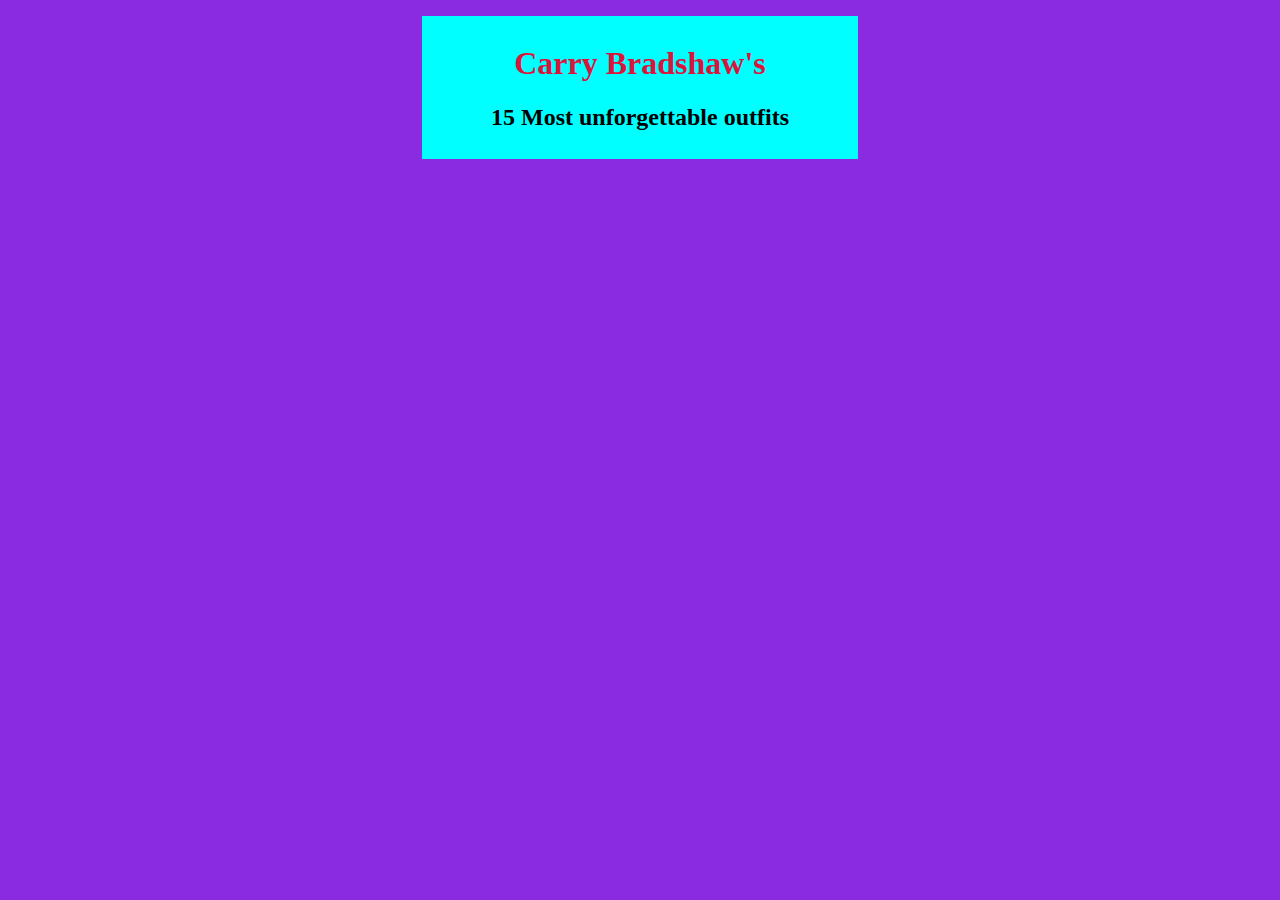
==== index.html @ 1461d6ea "First files" ====
<!DOCTYPE html>
<html lang="nl">
	
<head>
	<meta charset="UTF-8">
	<meta name="author" content="jouw naam">
	<meta name="viewport" content="width=device-width, initial-scale=1">
	
	<title>VID1 2023/24 - Tijdlijn</title>
	
	<link href="styles/style.css" rel="stylesheet">
	<link rel="icon" type="image/png+xml" href="images/favicon.png">
</head>
	<section>
		<h1>Carry Bradshaw's</h1>
		<h2>15 Most unforgettable outfits</h2>
	</section>
<body>



	<script src="scripts/script.js"></script>
</body>
	
</html>
---- styles/style.css ----
/**************/
/* CSS REMEDY */
/**************/

/* naar een idee van Jen Simmons */
*, *::after, *::before {
  box-sizing:border-box;  
}

body {
  margin:0;
}

button:not([disabled]) {
  cursor:pointer;
}

img {
  max-width:100%;
}
 body { 
  background-color: blueviolet;
 }


/*********************/
/* CUSTOM PROPERTIES */
/*********************/

:root {
  --color-headings:crimson
}

 /* ... */

/********************/
/* ALGEMENE STYLING */
/********************/

:nth-last-of-type(1) section { 
background-color: aqua;
text-align: center;
margin-top: 1em;
margin-left: 33%;
margin-right: 33%;
padding-top: 0.5em;
padding-bottom: 0.5em;
}

h1 {
  color:var(--color-headings);
}

/* ... */
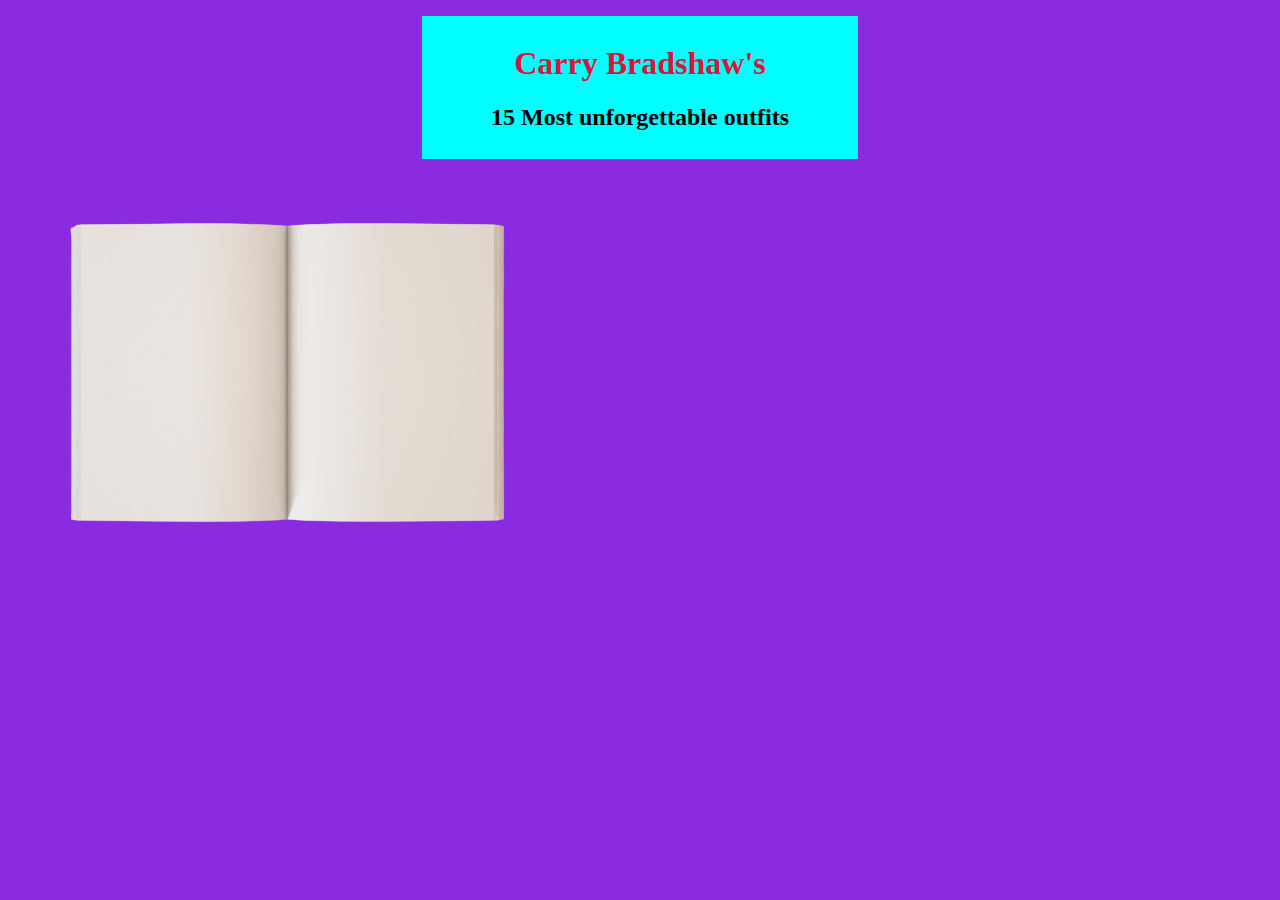
==== commit a2a9266a: "met foto versie" ====
--- a/index.html
+++ b/index.html
@@ -11,13 +11,18 @@
 	<link href="styles/style.css" rel="stylesheet">
 	<link rel="icon" type="image/png+xml" href="images/favicon.png">
 </head>
-	<section>
-		<h1>Carry Bradshaw's</h1>
-		<h2>15 Most unforgettable outfits</h2>
-	</section>
+
 <body>
-
-
+	<header>
+			<h1>Carry Bradshaw's</h1>
+			<h2>15 Most unforgettable outfits</h2>
+	</header>
+	
+	<main>
+		<section>
+			<img src="images/magezine.png" alt="magazine">
+		</section>
+	</main>
 
 	<script src="scripts/script.js"></script>
 </body>
--- a/styles/style.css
+++ b/styles/style.css
@@ -37,7 +37,7 @@
 /* ALGEMENE STYLING */
 /********************/
 
-:nth-last-of-type(1) section { 
+header { 
 background-color: aqua;
 text-align: center;
 margin-top: 1em;
@@ -51,6 +51,18 @@
   color:var(--color-headings);
 }
 
+section:first-of-type { 
+  display: flex;
+  max-width: 100vw;
+  align-items: center;
+
+}
+
+section:first-of-type img { 
+  display: flex;
+  align-items: center;
+}
+
 /* ... */
 
 
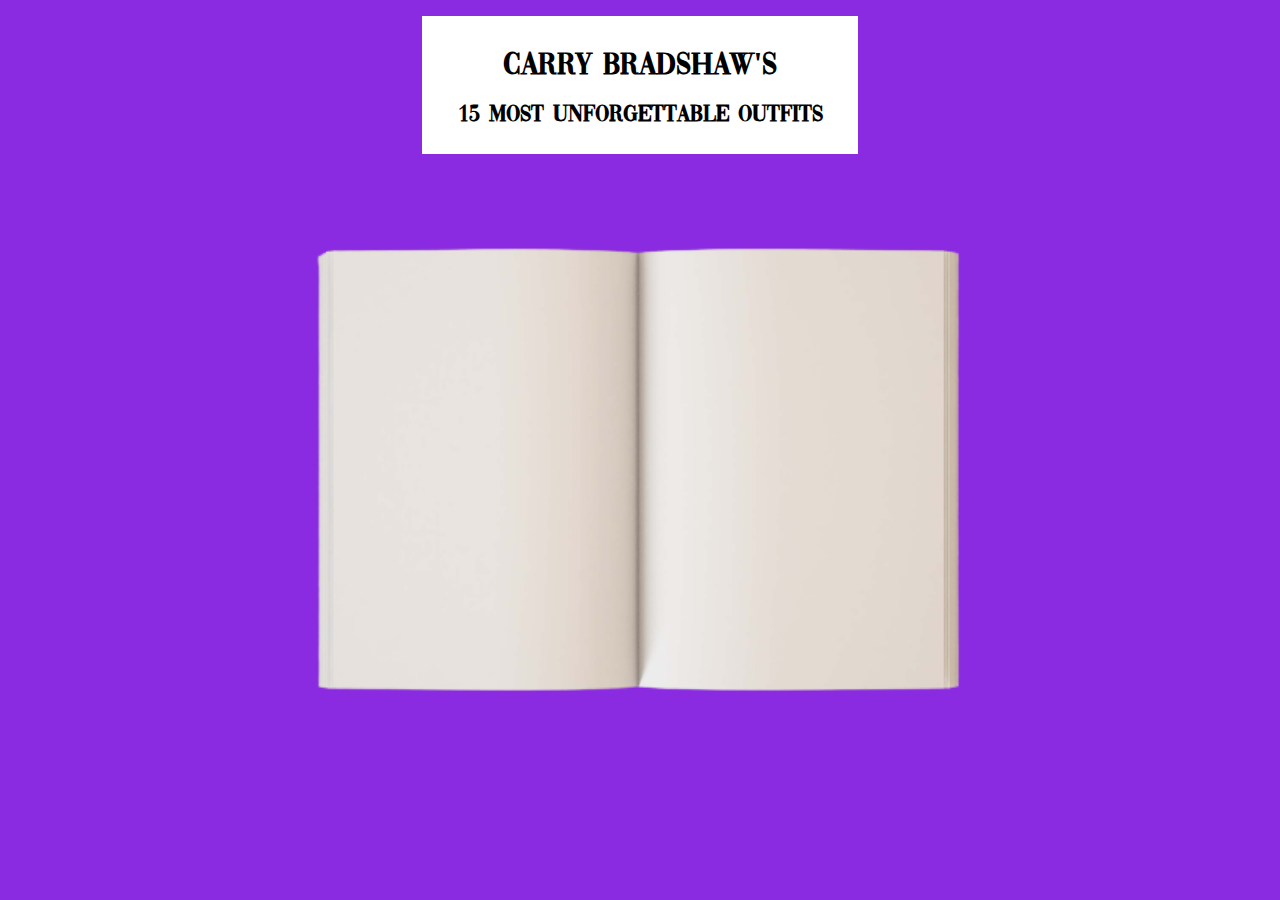
==== commit 1703f8c6: "3e upload met book centered" ====
--- a/index.html
+++ b/index.html
@@ -20,7 +20,8 @@
 	
 	<main>
 		<section>
-			<img src="images/magezine.png" alt="magazine">
+	
+<!-- <img src="images/magezinemid.png" alt="magazine">  -->
 		</section>
 	</main>
 
--- a/styles/style.css
+++ b/styles/style.css
@@ -27,8 +27,13 @@
 /* CUSTOM PROPERTIES */
 /*********************/
 
+@font-face {
+  font-family: "Vogue";
+  src:url("../fonts/Vogue.ttf") format("truetype");
+}
+
 :root {
-  --color-headings:crimson
+  --color-headings:black
 }
 
  /* ... */
@@ -38,7 +43,7 @@
 /********************/
 
 header { 
-background-color: aqua;
+background-color: white;
 text-align: center;
 margin-top: 1em;
 margin-left: 33%;
@@ -49,19 +54,37 @@
 
 h1 {
   color:var(--color-headings);
+  font-family: 'Vogue';
+  
+}
+
+h2 {
+  color:var(--color-headings);
+  font-family: 'Vogue';
+  
+}
+
+/* styling van het boek */
+main {
+  display: flex;
+  justify-content: center;
+  
 }
 
 section:first-of-type { 
+  background-image: url('/images/magezine.png');
   display: flex;
-  max-width: 100vw;
-  align-items: center;
+  width: 60vw;
+  height: 50vw;
+  justify-content: center;
+  background-repeat: no-repeat;
+  background-size: cover;
+  background-position: center center;
 
 }
 
-section:first-of-type img { 
-  display: flex;
-  align-items: center;
-}
+/* section:first-of-type img { 
+} */
 
 /* ... */
 
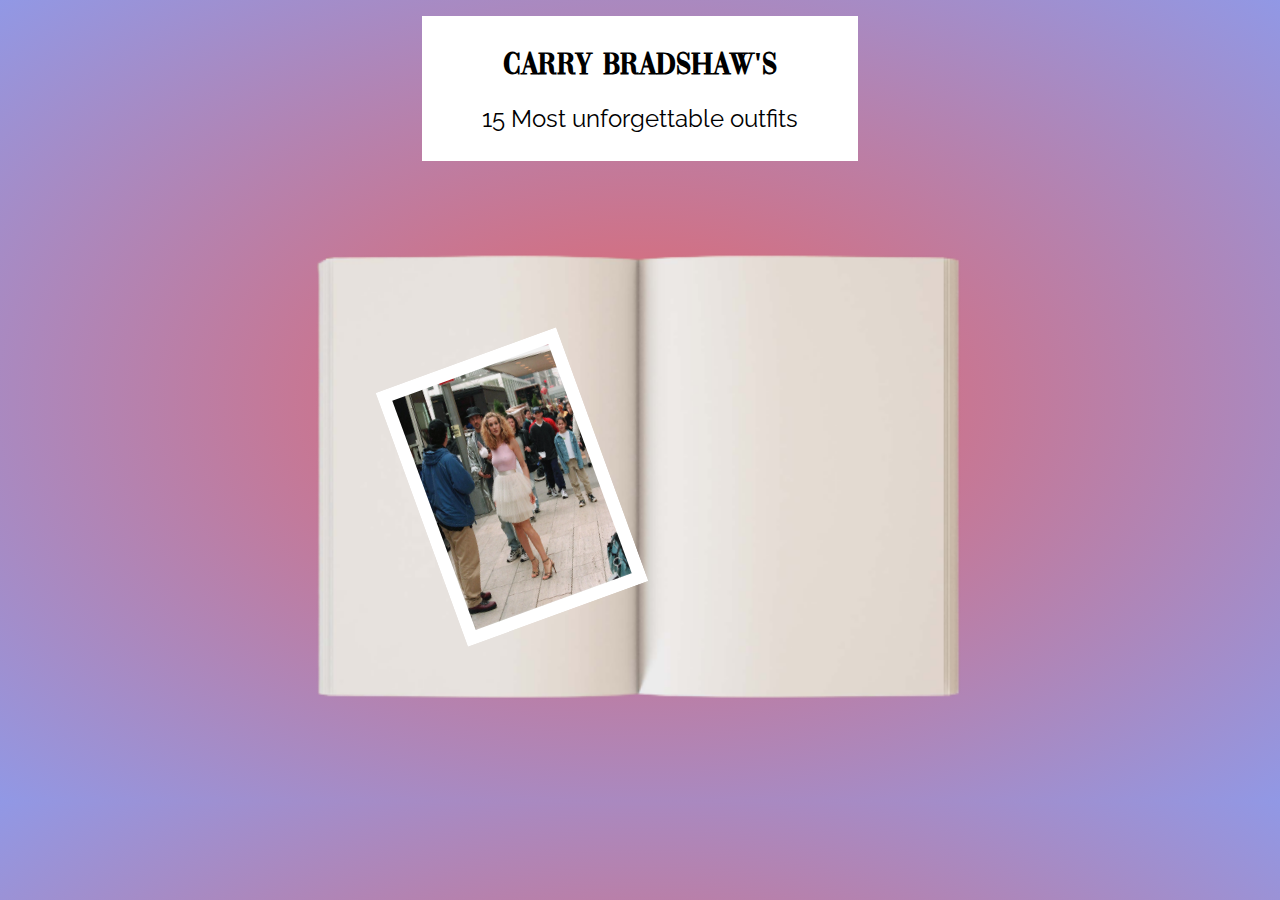
==== commit d1fe7200: "met schuine foto" ====
--- a/index.html
+++ b/index.html
@@ -10,6 +10,10 @@
 	
 	<link href="styles/style.css" rel="stylesheet">
 	<link rel="icon" type="image/png+xml" href="images/favicon.png">
+
+	<link rel="preconnect" href="https://fonts.googleapis.com">
+<link rel="preconnect" href="https://fonts.gstatic.com" crossorigin>
+<link href="https://fonts.googleapis.com/css2?family=Raleway:wght@400;700&display=swap" rel="stylesheet">
 </head>
 
 <body>
@@ -20,10 +24,12 @@
 	
 	<main>
 		<section>
-	
 <!-- <img src="images/magezinemid.png" alt="magazine">  -->
 		</section>
+		<img src="/images/outfit_1.png"
 	</main>
+
+
 
 	<script src="scripts/script.js"></script>
 </body>
--- a/styles/style.css
+++ b/styles/style.css
@@ -15,11 +15,12 @@
   cursor:pointer;
 }
 
-img {
+/* img {
   max-width:100%;
-}
+} */
+
  body { 
-  background-color: blueviolet;
+  background: radial-gradient(#e66465, #9198e5);
  }
 
 
@@ -35,8 +36,6 @@
 :root {
   --color-headings:black
 }
-
- /* ... */
 
 /********************/
 /* ALGEMENE STYLING */
@@ -60,7 +59,8 @@
 
 h2 {
   color:var(--color-headings);
-  font-family: 'Vogue';
+  font-family: 'Raleway', sans-serif;
+  font-weight: 400;
   
 }
 
@@ -80,12 +80,16 @@
   background-repeat: no-repeat;
   background-size: cover;
   background-position: center center;
-
 }
 
-/* section:first-of-type img { 
-} */
+img:first-of-type { 
+  padding: 1%;
+  background-color: white;
+  position: absolute;
+  width: 15%;
+  height: 30%;
+  transform: rotate(-20deg);
+  top: 22em;
+  left: 26em;
+}
 
-/* ... */
-
-
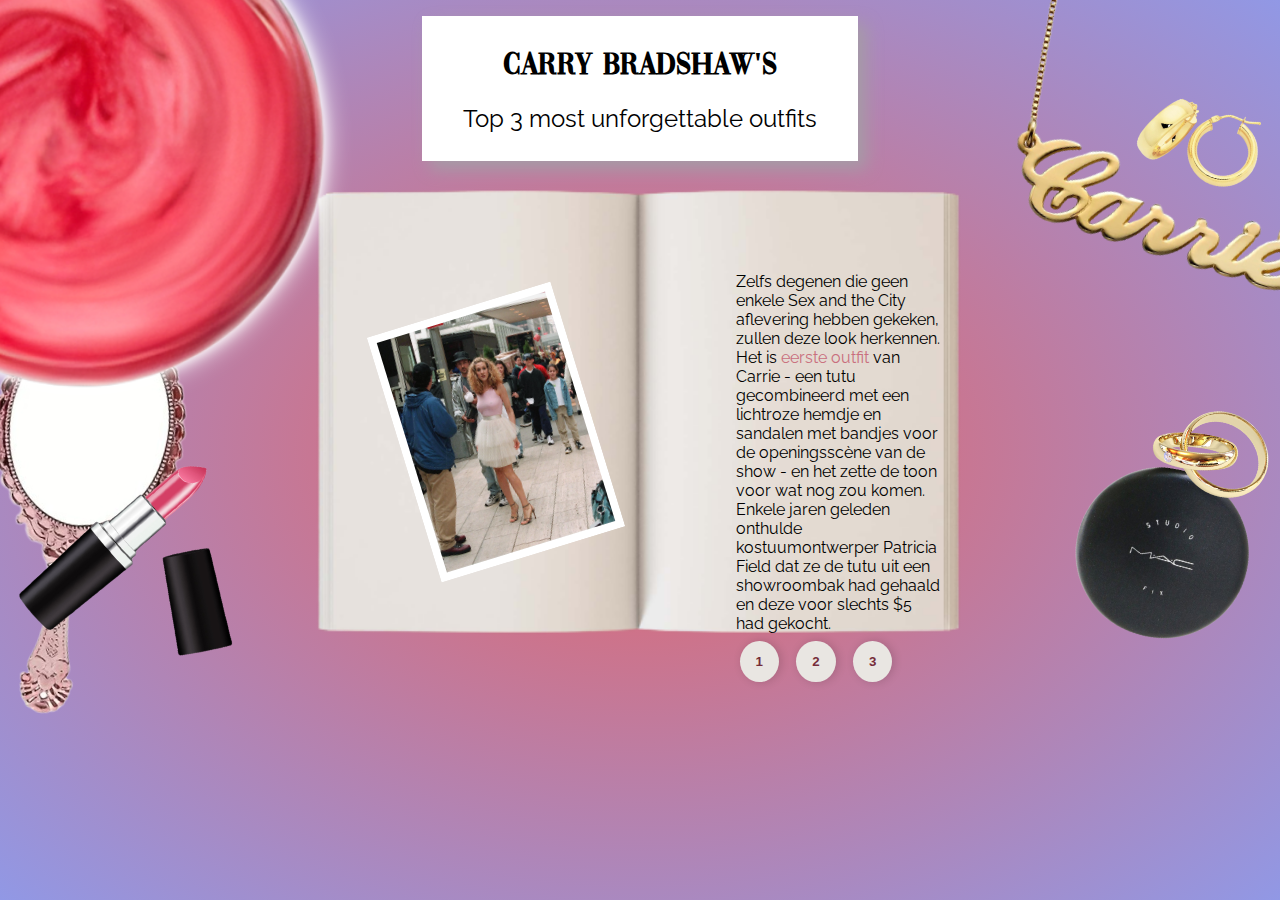
==== commit 417bf152: "website final" ====
--- a/index.html
+++ b/index.html
@@ -1,37 +1,211 @@
 <!DOCTYPE html>
 <html lang="nl">
-	
+
 <head>
 	<meta charset="UTF-8">
 	<meta name="author" content="jouw naam">
 	<meta name="viewport" content="width=device-width, initial-scale=1">
-	
+
 	<title>VID1 2023/24 - Tijdlijn</title>
-	
+
 	<link href="styles/style.css" rel="stylesheet">
 	<link rel="icon" type="image/png+xml" href="images/favicon.png">
 
 	<link rel="preconnect" href="https://fonts.googleapis.com">
-<link rel="preconnect" href="https://fonts.gstatic.com" crossorigin>
-<link href="https://fonts.googleapis.com/css2?family=Raleway:wght@400;700&display=swap" rel="stylesheet">
+	<link rel="preconnect" href="https://fonts.gstatic.com" crossorigin>
+	<link href="https://fonts.googleapis.com/css2?family=Raleway:wght@400;700&display=swap" rel="stylesheet">
 </head>
 
 <body>
 	<header>
-			<h1>Carry Bradshaw's</h1>
-			<h2>15 Most unforgettable outfits</h2>
+		<h1>Carry Bradshaw's</h1>
+		<h2>Top 3 most unforgettable outfits</h2>
 	</header>
-	
+
 	<main>
-		<section>
-<!-- <img src="images/magezinemid.png" alt="magazine">  -->
+		<div></div>
+		<section class="pagina-1">
+			<ul>
+				<li>
+					<img class="fotoboek" src="/images/outfit_1.png">
+					<p>Zelfs degenen die geen enkele Sex and the City aflevering hebben gekeken, zullen deze look herkennen. Het is <span> eerste outfit </span> van Carrie -
+						een tutu gecombineerd met een lichtroze hemdje en sandalen met bandjes voor de openingsscène van
+						de show - en het zette de toon voor wat nog zou komen. Enkele jaren geleden onthulde
+						kostuumontwerper Patricia Field dat ze de tutu uit een showroombak had gehaald en deze voor
+						slechts $5 had gekocht.
+					</p>
+				</li>
+			</ul>
 		</section>
-		<img src="/images/outfit_1.png"
+
+		<section class="pagina-2">
+			<ul>
+				<li>
+					<img class="fotoboek" src="/images/outfit_2.png">
+					<p>
+						Als je de Hamptons noemt, denken de meeste mensen aan verzorgde tuinen, ongerepte witte huizen en turquoise zwembaden. Maar voor Carrie was een bezoek aan het strandverblijf van de miljonairs blijkbaar een uitgelezen kans voor haar ode aan het Wilde Westen. In <span>seizoen 2, aflevering 17,</span> ontmoet Ms Bradshaw Mr Big en zijn vriendin Natasha terwijl ze gekleed is in een pythonprint tietentube, gestreepte sarong, een cowboyhoed en haar beroemde "Carrie"-ketting.
+					</p>
+				</li>
+			</ul>
+		</section>
+
+		<section class="pagina-3">
+			<ul>
+				<li>
+					<img class="fotoboek" src="/images/outfit_3.png">
+					<p>
+						Carrie werd het onofficiële postermeisje voor John Galliano's beroemde krantenjurk, voor het eerst gedragen door Angie Schmidt in zijn herfst/winter 2000 Christian Dior show. Carrie draagt dit jurkje in <span>seizoen 3 aflevering 17</span>, "What Goes Around Comes Around", wanneer ze Natasha weer eens tegen het lijf loopt in een restaurant. Carrie droeg de jurk later opnieuw in de tweede (veelgeprezen) Sex and the City-film, zoals hierboven te zien is.
+					</p>
+				</li>
+			</ul>
+		</section>
+
+
+		<section class="pagina-buttons">
+			<button>1</button>
+			<button>2</button>
+			<button>3</button>
+		  </section>
+
+		<img class="spiegel" src="/images/spiegel.png" alt="spiegel">
+		<img class="ketting" src="/images/ketting.png" alt="ketting van carry">
+		<img class="cocktail" src="/images/cocktail.png" alt="cocktail">
+		<img class="lipstick" src="/images/lipstick.png" alt="lipstick">
+		<img class="oorbellen" src="/images/oorbellen.png" alt="oorbellen">
+		<img class="poeder" src="/images/poeder.png" alt="poeder">
+		<img class="ringen" src="/images/trouwringen.png" alt="trouwringen">
+
+		<dialog>
+			<form>
+				<h3>Ketting</h3>
+				<p>
+					Carrie's naamketting werd voor het eerst geïntroduceerd in de allereerste aflevering van de serie,
+					toen ze op zoek was naar een nieuw appartement. Het sieraad viel onmiddellijk op en werd een
+					onmisbaar accessoire in haar garderobe. Voor Carrie was deze ketting veel meer dan alleen een
+					modekeuze. Het was een symbool van zelfliefde en zelfexpressie.
+					Gedurende de hele serie werd de naamketting een herkenbaar en geliefd onderdeel van Carrie's stijl.
+					Ze droeg het bij verschillende outfits en op diverse gelegenheden, of ze nu op weg was naar een
+					date, een avondje uit met haar vriendinnen of gewoon aan het schrijven was in haar appartement. De
+					ketting was een constante metgezel en een symbool van haar individualiteit.
+				</p>
+				<button>x</button>
+			</form>
+		</dialog>
+
+		<dialog>
+			<form>
+				<h3>Cosmopolitain</h3>
+				<p>
+					In de vroege afleveringen van "Sex and the City," wanneer Carrie en haar vriendinnen Samantha,
+					Charlotte en Miranda elkaar ontmoeten voor drankjes in hun geliefde New Yorkse hotspots, wordt de
+					Cosmopolitan al snel geïntroduceerd als een van hun favoriete drankjes. Carrie, als verteller en
+					schrijver van haar column, legt uit dat de Cosmo "like a virgin who can't drive" is - verleidelijk,
+					maar gevaarlijk.
+				</p>
+				<p>
+					Naarmate de serie vordert, ontwikkelen de personages verschillende rituelen rondom de Cosmopolitan.
+					De drankjes worden geserveerd in chique martini-glazen, en het bestellen van een Cosmo wordt een
+					vast onderdeel van hun avondje uit. Het is bijna alsof de Cosmo een deel van hun identiteit is
+					geworden.
+				</p>
+				<p>
+					Tijdens de serie werden er af en toe variaties van de Cosmopolitan geïntroduceerd, zoals de "White
+					Cosmopolitan" en de "Flirtini." Deze drankjes weerspiegelden soms de persoonlijke voorkeuren van de
+					personages of pasten bij specifieke gebeurtenissen in hun leven.
+				</p>
+				<p>
+					In het laatste seizoen van de serie overlijd Carrie's man. In de laatste scene van de laatste
+					aflevering ligt Carrie op een strandbed met haar vriendinnen. Ze sluit de aflevering af met de
+					volgende woorden "And just like that ... I'm ordering Cosmopolitains again on the beach". Ze
+					probeert te zeggen dat je weer terug bij af is. En weer een single vrouw is die Cosmopolitains
+					bestelt.
+				</p>
+				<button>x</button>
+			</form>
+		</dialog>
+
+		<dialog>
+			<form>
+				<h3>Lipstick</h3>
+				<p>
+					Carrie's make-up was een integraal onderdeel van haar iconische stijl en droeg bij aan haar
+					onderscheidende look. Hier zijn enkele kenmerken van haar make-up door de serie heen:
+				</p>
+					1. Natuurlijke en frisse uitstraling: Carrie's make-up was meestal ontworpen om haar een natuurlijke
+					en frisse uitstraling te geven. Ze had doorgaans een egale teint met een vleugje foundation en
+					poeder om haar huid te egaliseren.
+				<p>
+					2. Geaccentueerde ogen: Carrie's ogen waren een opvallend kenmerk van haar make-up. Ze droeg vaak
+					zwarte eyeliner om haar ogen te definiëren en gebruikte mascara om haar wimpers te verlengen en te
+					krullen. Soms koos ze voor opvallendere oogschaduwkleuren die bij haar outfits pasten.
+				</p>
+					3. Subtiele lippen: In lijn met haar natuurlijke uitstraling had Carrie meestal zachte en subtiele
+					lippen. Ze koos vaak voor lichtroze of neutrale lippenstift of lipgloss om haar lippen te
+					benadrukken zonder te overdrijven.
+				<p>
+					4. Gevarieerde stijlen: Carrie's make-up paste zich aan aan verschillende gelegenheden en outfits in
+					de serie. Soms ging ze voor een meer gedurfde look met opvallende lippenstiftkleuren of smokey eyes,
+					terwijl ze op andere momenten koos voor een meer ingetogen en klassieke uitstraling.
+				</p>
+					5. Experimentele momenten: De serie toonde ook enkele experimentele make-upmomenten, waarbij Carrie
+					bijvoorbeeld glitteroogschaduw of ongebruikelijke kleuren uitprobeerde, wat haar persoonlijkheid en
+					gevoel voor mode weerspiegelde.
+				<p>
+					De make-up van Carrie Bradshaw was zorgvuldig samengesteld om haar karakter en stijl te
+					complementeren. Het benadrukte haar individualiteit, zelfexpressie en haar liefde voor mode. Haar
+					make-up in de serie werd vaak beschouwd als een inspiratie voor fans en droeg bij aan de algehele
+					iconische uitstraling van haar personage.
+				</p>
+				<button>x</button>
+			</form>
+		</dialog>
+
+		<dialog>
+			<form>
+				<h3>Trouwringen</h3>
+				<p>
+					Carrie Bradshaw's ervaringen met trouwen door de serie "Sex and the City" laten een boeiende en
+					complexe reis zien als het gaat om haar visie op huwelijk en haar eigen romantische relaties. Hier
+					is een overzicht van haar trouwgerelateerde ervaringen door de serie heen:
+				</p>
+					1. Mr. Big en het ontwijkende huwelijk: Vanaf het begin van de serie is Carrie betrokken bij een
+					tumultueuze relatie met Mr. Big, een succesvolle zakenman. Hun relatie gaat gepaard met ups en
+					downs, en een terugkerend thema is Mr. Big's angst voor trouwen. Hij stelt Carrie meerdere keren een
+					huwelijk voor, maar trekt deze aanzoeken in, wat leidt tot frustratie en onzekerheid bij Carrie.
+				<p>
+					2. Het afgelaste huwelijk: In de eerste "Sex and the City" film, die na de serie werd uitgebracht,
+					gaat Carrie akkoord met het huwelijksaanzoek van Mr. Big. Ze plant een grootschalige bruiloft, maar
+					op de dag van het huwelijk wordt deze afgelast wanneer Mr. Big twijfelt. Dit leidt tot een pijnlijke
+					en openbare vernedering voor Carrie.
+				</p>
+					3. Carrie's huwelijk met zichzelf: Nadat haar huwelijk met Mr. Big is afgeblazen, onderneemt Carrie
+					een radicale stap door zichzelf te trouwen in de serie. Ze organiseert een ceremonie waarin ze haar
+					liefde voor zichzelf viert en zichzelf een ring geeft. Dit symboliseert haar zoektocht naar
+					zelfliefde en zelfacceptatie.
+				<p>
+					4. Trouwplannen met Aidan: Carrie heeft ook een relatie met Aidan gehad, een meubelontwerper, die haar ten
+					huwelijk vraagt in de serie. Ze overweegt om opnieuw te trouwen, maar uiteindelijk beseft ze dat ze
+					niet klaar is voor een huwelijk en dat ze haar gevoelens voor Mr. Big niet kan negeren. Ze beëindigt
+					haar relatie met Aidan.
+				</p>
+					5. De uiteindelijke bruiloft met Mr. Big: De serie eindigt met Carrie en Mr. Big die uiteindelijk
+					trouwen. Na vele jaren van romantische ups en downs, en na veel persoonlijke groei, besluiten ze
+					elkaar het jawoord te geven in een intieme en emotionele ceremonie.
+				<p>
+					Carrie's reis met betrekking tot trouwen in "Sex and the City" illustreert de complexiteit van
+					romantische relaties en persoonlijke groei. Haar ervaringen laten zien dat huwelijk niet altijd de
+					oplossing is en dat liefde en zelfacceptatie belangrijker zijn. Het thema van trouwen en haar
+					onzekerheden over het huwelijk zijn door de hele serie verweven en dragen bij aan de diepte van haar
+					personage.
+				</p>
+				<button>x</button>
+			</form>
+		</dialog>
+
+		  
 	</main>
-
-
 
 	<script src="scripts/script.js"></script>
 </body>
-	
-</html>
+
+</html>--- a/styles/style.css
+++ b/styles/style.css
@@ -7,8 +7,14 @@
   box-sizing:border-box;  
 }
 
+html { 
+  height: 100vh;
+  overflow: hidden;
+}
+
 body {
   margin:0;
+  cursor: url('../images/pennetje.png') 0 50, auto;
 }
 
 button:not([disabled]) {
@@ -21,6 +27,8 @@
 
  body { 
   background: radial-gradient(#e66465, #9198e5);
+  background-repeat: no-repeat;
+
  }
 
 
@@ -34,7 +42,9 @@
 }
 
 :root {
-  --color-headings:black
+  --color-headings:black;
+  --achtergrondkleur:white;
+  --bordercolors:rgb(126, 175, 163);
 }
 
 /********************/
@@ -49,6 +59,7 @@
 margin-right: 33%;
 padding-top: 0.5em;
 padding-bottom: 0.5em;
+box-shadow: 0.5em 0.5em 1em #a59ca6;
 }
 
 h1 {
@@ -71,7 +82,13 @@
   
 }
 
-section:first-of-type { 
+.pagina-1, .pagina-2, .pagina-3 {
+  position: relative;
+  top: 6em; /* Pas dit aan afhankelijk van hoeveel omhoog je ze wilt verplaatsen */
+}
+
+
+.pagina-1 { 
   background-image: url('/images/magezine.png');
   display: flex;
   width: 60vw;
@@ -80,16 +97,192 @@
   background-repeat: no-repeat;
   background-size: cover;
   background-position: center center;
-}
-
-img:first-of-type { 
+  position: absolute;
+}
+
+.pagina-2 { 
+  background-image: url('/images/magezine.png');
+  display: flex;
+  width: 60vw;
+  height: 50vw;
+  justify-content: center;
+  background-repeat: no-repeat;
+  background-size: cover;
+  background-position: center center;
+  position: absolute;
+}
+
+.pagina-3 { 
+  background-image: url('/images/magezine.png');
+  display: flex;
+  width: 60vw;
+  height: 50vw;
+  justify-content: center;
+  background-repeat: no-repeat;
+  background-size: cover;
+  background-position: center center;
+  position: absolute;
+}
+
+.fotoboek { 
   padding: 1%;
   background-color: white;
   position: absolute;
-  width: 15%;
-  height: 30%;
-  transform: rotate(-20deg);
-  top: 22em;
-  left: 26em;
-}
-
+  width: 25%;
+  height: 40%;
+  transform: rotate(-17deg);
+  top: 13em;
+  left: 9em;
+  transition: transform .2s;
+}
+
+.fotoboek:hover {
+  -ms-transform: scale(1.1);
+  -webkit-transform: scale(1.1);
+  transform: scale(1.7);
+}
+
+li p{ 
+  list-style-type: none;
+  width: 27%;
+  font-family: 'Raleway', sans-serif;
+  position: absolute;
+  top: 10em;
+  left: 30em;
+}
+
+ul{
+  list-style-type:none;
+}
+
+span:first-of-type { 
+  color:rgb(201, 110, 125);
+}
+
+section:last-of-type { 
+  position: relative;
+  z-index: 99;
+  top: 30em;
+  left: 11em;
+}
+
+.pagina-buttons button {
+  border-radius: 100%;
+  color: rgb(118, 45, 58);
+  border: none;
+  box-shadow: rgba(0, 0, 0, 0.158) 2px 0px 10px;
+  padding: 1em 1.2em;
+  margin-left: auto;
+  margin-right: auto; 
+  background-color: #e9e6e2;
+  font-weight: 800;
+}
+
+.pagina-buttons button:first-of-type {
+  margin-right: 1em;
+}
+
+.pagina-buttons button:last-of-type {
+  margin-left: 1em;
+}
+
+.ketting { 
+  position: absolute;
+  top: -5em;
+  left: 60em;
+  transform: rotate(17deg);
+  filter: drop-shadow();
+  transition: transform .1s;
+}
+
+.ketting:hover { 
+  transform: scale(1.5);
+  filter:
+    drop-shadow(0 0 .25em rgb(255, 255, 255))
+    drop-shadow(0 0 .5em rgb(255, 255, 255));
+}
+
+.cocktail { 
+  position: absolute;
+  top: -3em;
+  left: -7em;
+  width: 25em;
+  transition: transform .1s;
+}
+
+.cocktail:hover { 
+  transform: scale(1.5);
+  filter:
+    drop-shadow(0 0 .25em rgb(255, 255, 255))
+    drop-shadow(0 0 .5em rgb(255, 255, 255));
+}
+
+.spiegel { 
+  position: absolute;
+  width: 30em;
+  transform: rotate(10deg);
+  left: -10em;
+  top: 16em;
+
+}
+
+.lipstick { 
+  position: absolute;
+  top: 25em;
+  left: -1em;
+  width: 20em;
+  transform: rotate(17deg);
+  transition: transform .1s;
+}
+
+.lipstick:hover { 
+  transform: scale(1.5);
+  filter:
+    drop-shadow(0 0 .25em rgb(255, 255, 255))
+    drop-shadow(0 0 .5em rgb(255, 255, 255));
+  
+}
+
+.oorbellen { 
+  position: absolute;
+  top: 4em;
+  left: 70em;
+  width: 10em;
+  transform: rotate(17deg);
+}
+
+.ringen { 
+  position: absolute;
+  top: 25em;
+  left: 70em;
+  width: 10em;
+  transform: rotate(17deg);
+  transition: transform .1s;
+}
+
+.ringen:hover { 
+  transform: scale(1.5);
+  filter:
+    drop-shadow(0 0 .25em rgb(255, 255, 255))
+    drop-shadow(0 0 .5em rgb(255, 255, 255));
+}
+
+.poeder { 
+  position: absolute;
+  top: 27em;
+  left: 65em;
+  width: 15em;
+  transform: rotate(17deg);
+  transition: transform .1s;
+}
+
+dialog {
+  width: 40em;
+  border-radius: 2em;
+  border-width: 0.4em;
+  background: var(--achtergrondkleur);
+  border-color: var(--bordercolors);
+  font-family: 'Raleway', sans-serif;
+  }
+
+
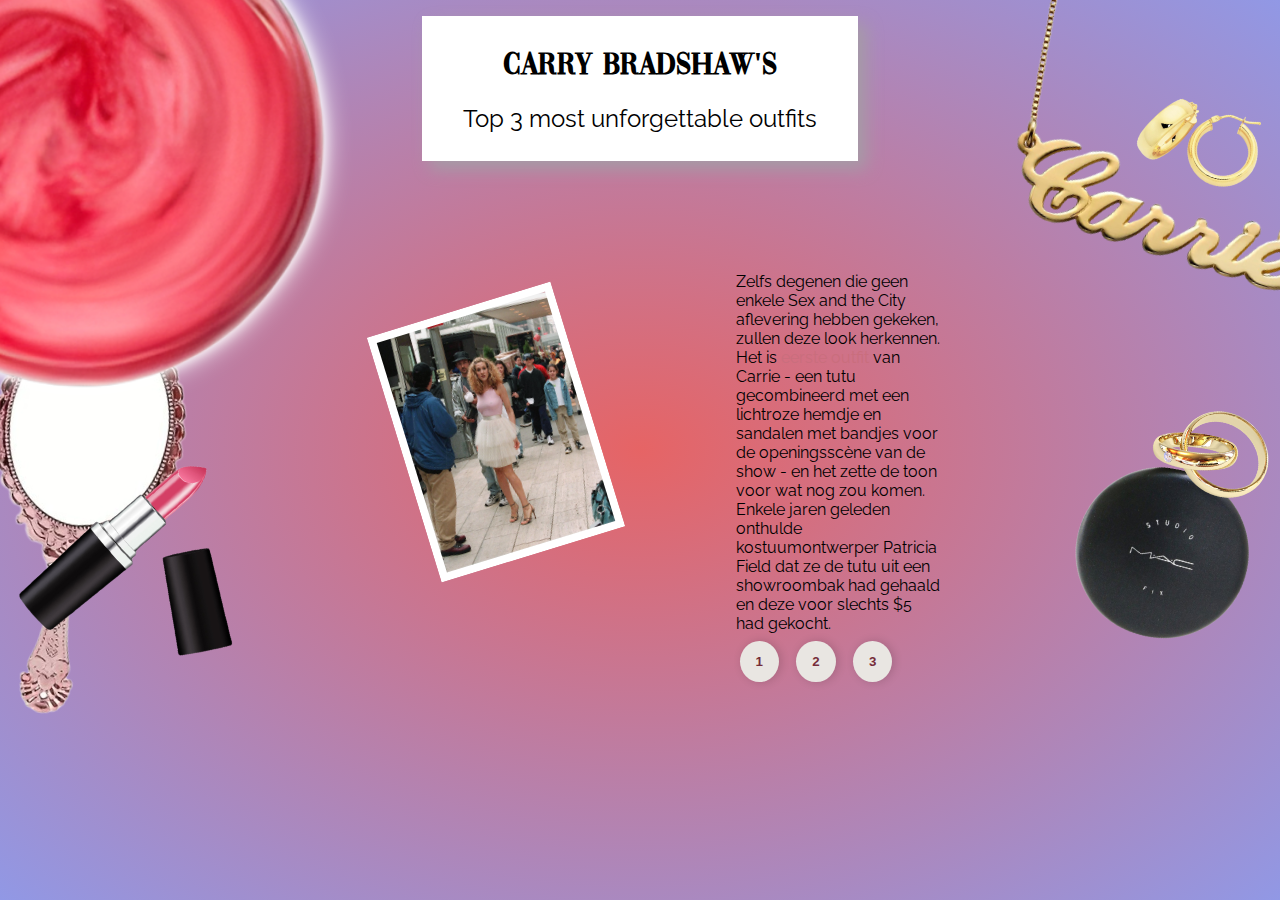
==== commit 8a2fbbc0: "FINAL poging 4" ====
--- a/index.html
+++ b/index.html
@@ -8,8 +8,8 @@
 
 	<title>VID1 2023/24 - Tijdlijn</title>
 
-	<link href="styles/style.css" rel="stylesheet">
-	<link rel="icon" type="image/png+xml" href="images/favicon.png">
+	<link href="./styles/style.css" rel="stylesheet">
+	<link rel="icon" type="image/png+xml" href="./images/favicon.png">
 
 	<link rel="preconnect" href="https://fonts.googleapis.com">
 	<link rel="preconnect" href="https://fonts.gstatic.com" crossorigin>
@@ -27,7 +27,7 @@
 		<section class="pagina-1">
 			<ul>
 				<li>
-					<img class="fotoboek" src="/images/outfit_1.png">
+					<img class="fotoboek" src="./images/outfit_1.png">
 					<p>Zelfs degenen die geen enkele Sex and the City aflevering hebben gekeken, zullen deze look herkennen. Het is <span> eerste outfit </span> van Carrie -
 						een tutu gecombineerd met een lichtroze hemdje en sandalen met bandjes voor de openingsscène van
 						de show - en het zette de toon voor wat nog zou komen. Enkele jaren geleden onthulde
@@ -41,7 +41,7 @@
 		<section class="pagina-2">
 			<ul>
 				<li>
-					<img class="fotoboek" src="/images/outfit_2.png">
+					<img class="fotoboek" src="./images/outfit_2.png">
 					<p>
 						Als je de Hamptons noemt, denken de meeste mensen aan verzorgde tuinen, ongerepte witte huizen en turquoise zwembaden. Maar voor Carrie was een bezoek aan het strandverblijf van de miljonairs blijkbaar een uitgelezen kans voor haar ode aan het Wilde Westen. In <span>seizoen 2, aflevering 17,</span> ontmoet Ms Bradshaw Mr Big en zijn vriendin Natasha terwijl ze gekleed is in een pythonprint tietentube, gestreepte sarong, een cowboyhoed en haar beroemde "Carrie"-ketting.
 					</p>
@@ -52,7 +52,7 @@
 		<section class="pagina-3">
 			<ul>
 				<li>
-					<img class="fotoboek" src="/images/outfit_3.png">
+					<img class="fotoboek" src="./images/outfit_3.png">
 					<p>
 						Carrie werd het onofficiële postermeisje voor John Galliano's beroemde krantenjurk, voor het eerst gedragen door Angie Schmidt in zijn herfst/winter 2000 Christian Dior show. Carrie draagt dit jurkje in <span>seizoen 3 aflevering 17</span>, "What Goes Around Comes Around", wanneer ze Natasha weer eens tegen het lijf loopt in een restaurant. Carrie droeg de jurk later opnieuw in de tweede (veelgeprezen) Sex and the City-film, zoals hierboven te zien is.
 					</p>
@@ -67,13 +67,13 @@
 			<button>3</button>
 		  </section>
 
-		<img class="spiegel" src="/images/spiegel.png" alt="spiegel">
-		<img class="ketting" src="/images/ketting.png" alt="ketting van carry">
-		<img class="cocktail" src="/images/cocktail.png" alt="cocktail">
-		<img class="lipstick" src="/images/lipstick.png" alt="lipstick">
-		<img class="oorbellen" src="/images/oorbellen.png" alt="oorbellen">
-		<img class="poeder" src="/images/poeder.png" alt="poeder">
-		<img class="ringen" src="/images/trouwringen.png" alt="trouwringen">
+		<img class="spiegel" src="./images/spiegel.png" alt="spiegel">
+		<img class="ketting" src="./images/ketting.png" alt="ketting van carry">
+		<img class="cocktail" src="./images/cocktail.png" alt="cocktail">
+		<img class="lipstick" src="./images/lipstick.png" alt="lipstick">
+		<img class="oorbellen" src="./images/oorbellen.png" alt="oorbellen">
+		<img class="poeder" src="./images/poeder.png" alt="poeder">
+		<img class="ringen" src="./images/trouwringen.png" alt="trouwringen">
 
 		<dialog>
 			<form>
@@ -205,7 +205,7 @@
 		  
 	</main>
 
-	<script src="scripts/script.js"></script>
+	<script src="./scripts/script.js"></script>
 </body>
 
 </html>--- a/styles/style.css
+++ b/styles/style.css
@@ -89,7 +89,7 @@
 
 
 .pagina-1 { 
-  background-image: url('/images/magezine.png');
+  background-image: url('./images/magezine.png');
   display: flex;
   width: 60vw;
   height: 50vw;
@@ -101,7 +101,7 @@
 }
 
 .pagina-2 { 
-  background-image: url('/images/magezine.png');
+  background-image: url('./images/magezine.png');
   display: flex;
   width: 60vw;
   height: 50vw;
@@ -113,7 +113,7 @@
 }
 
 .pagina-3 { 
-  background-image: url('/images/magezine.png');
+  background-image: url('./images/magezine.png');
   display: flex;
   width: 60vw;
   height: 50vw;
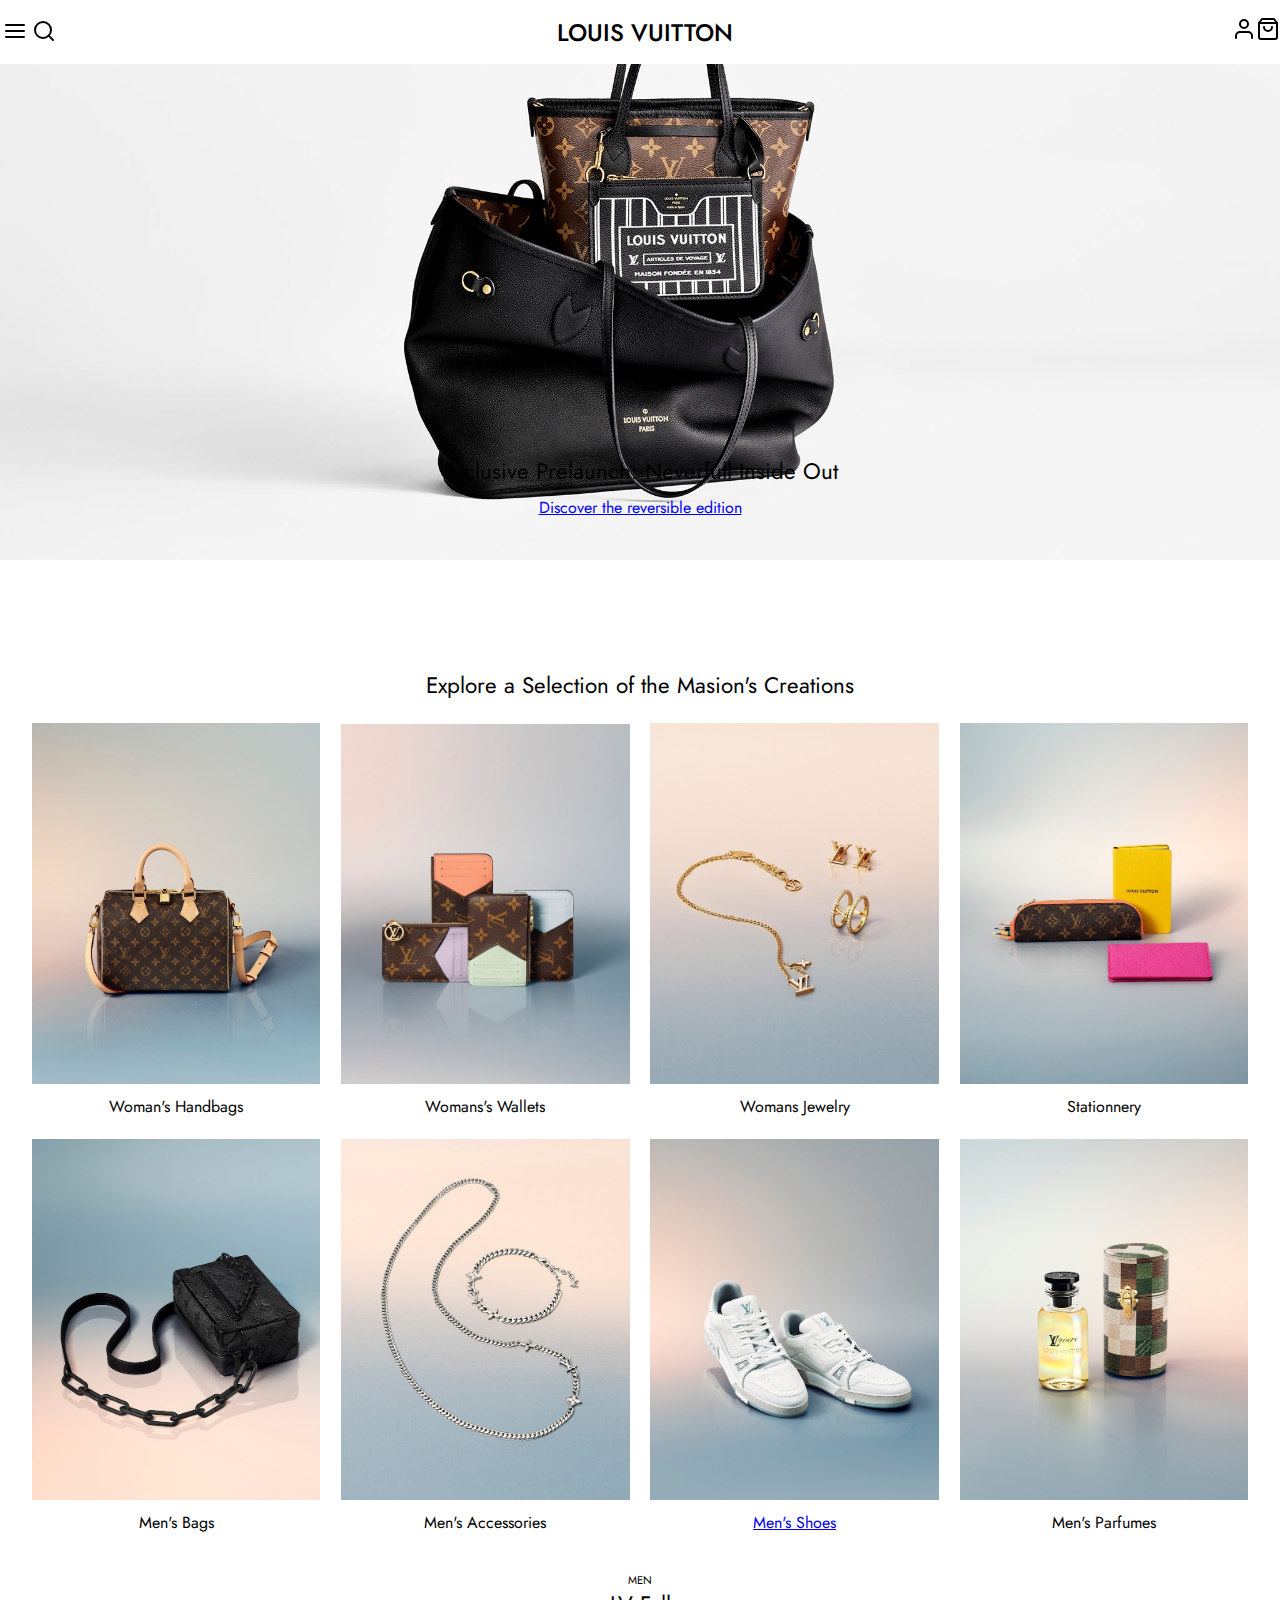
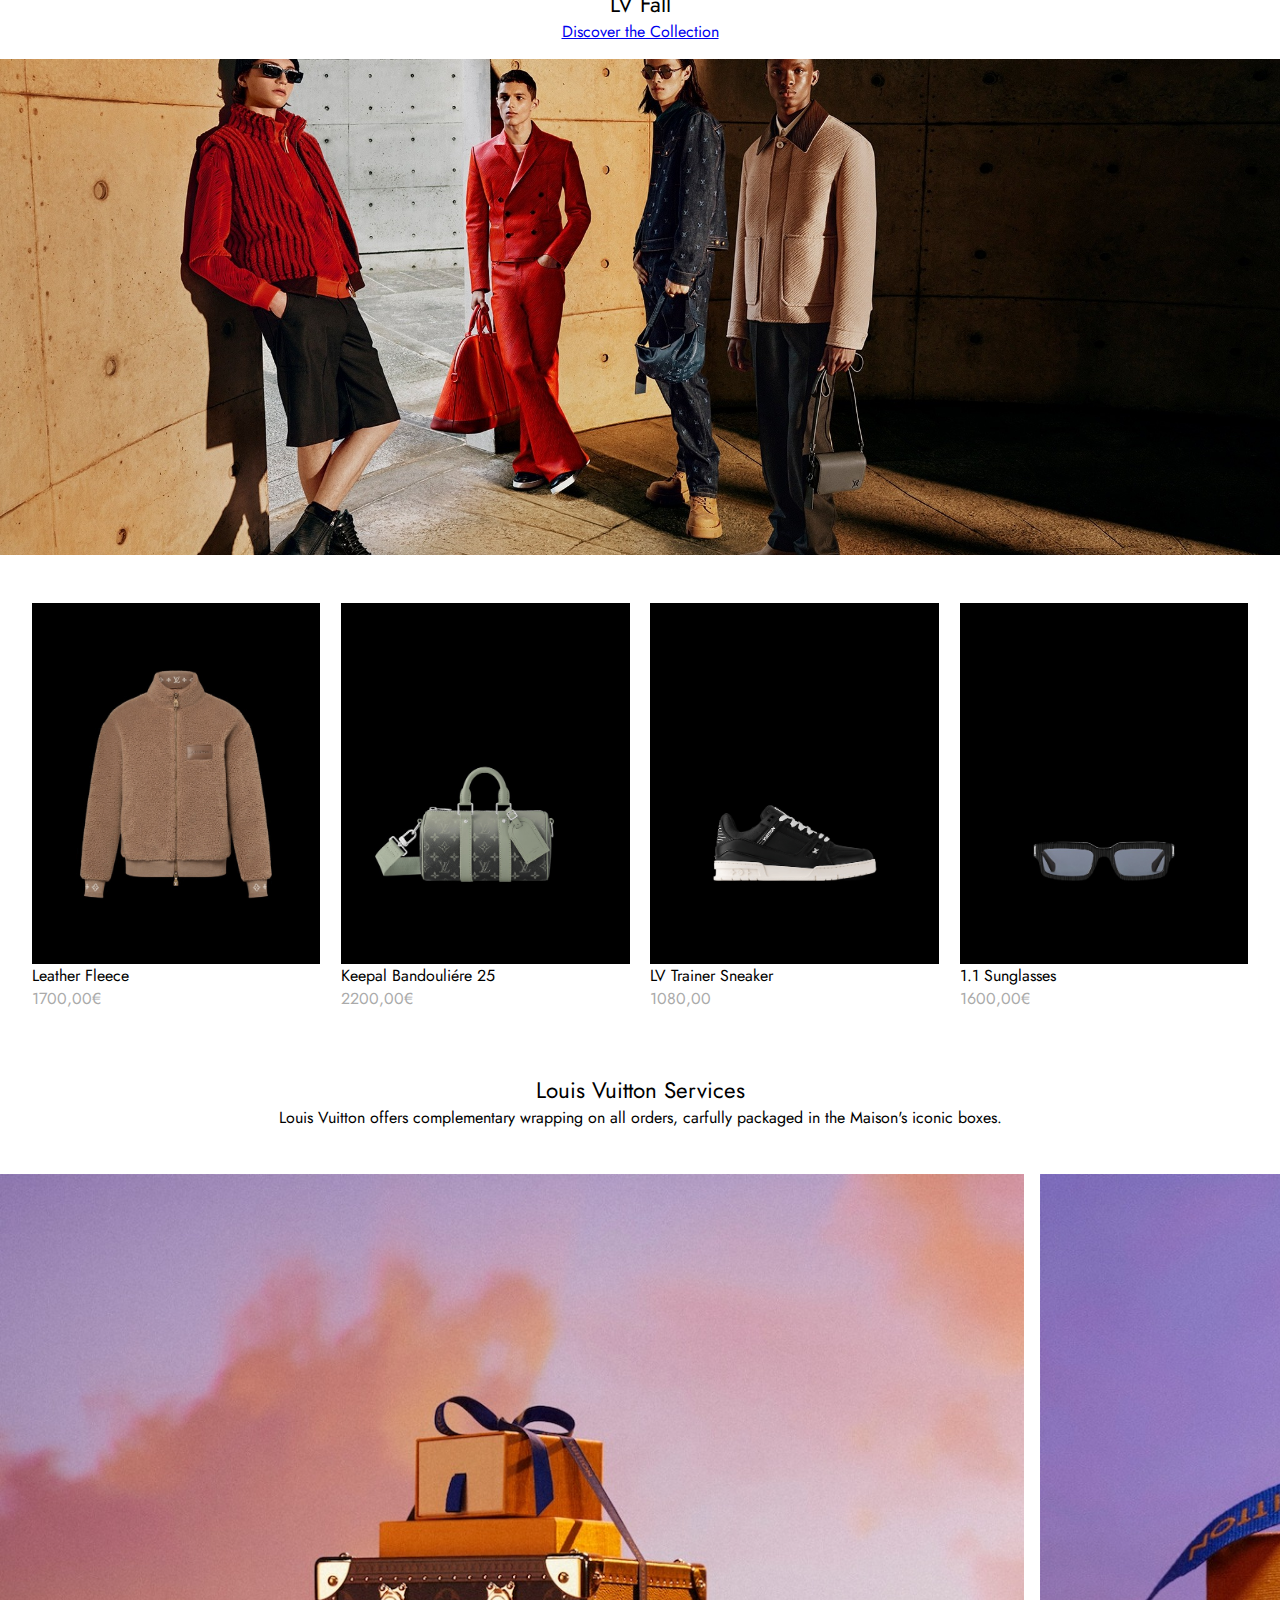
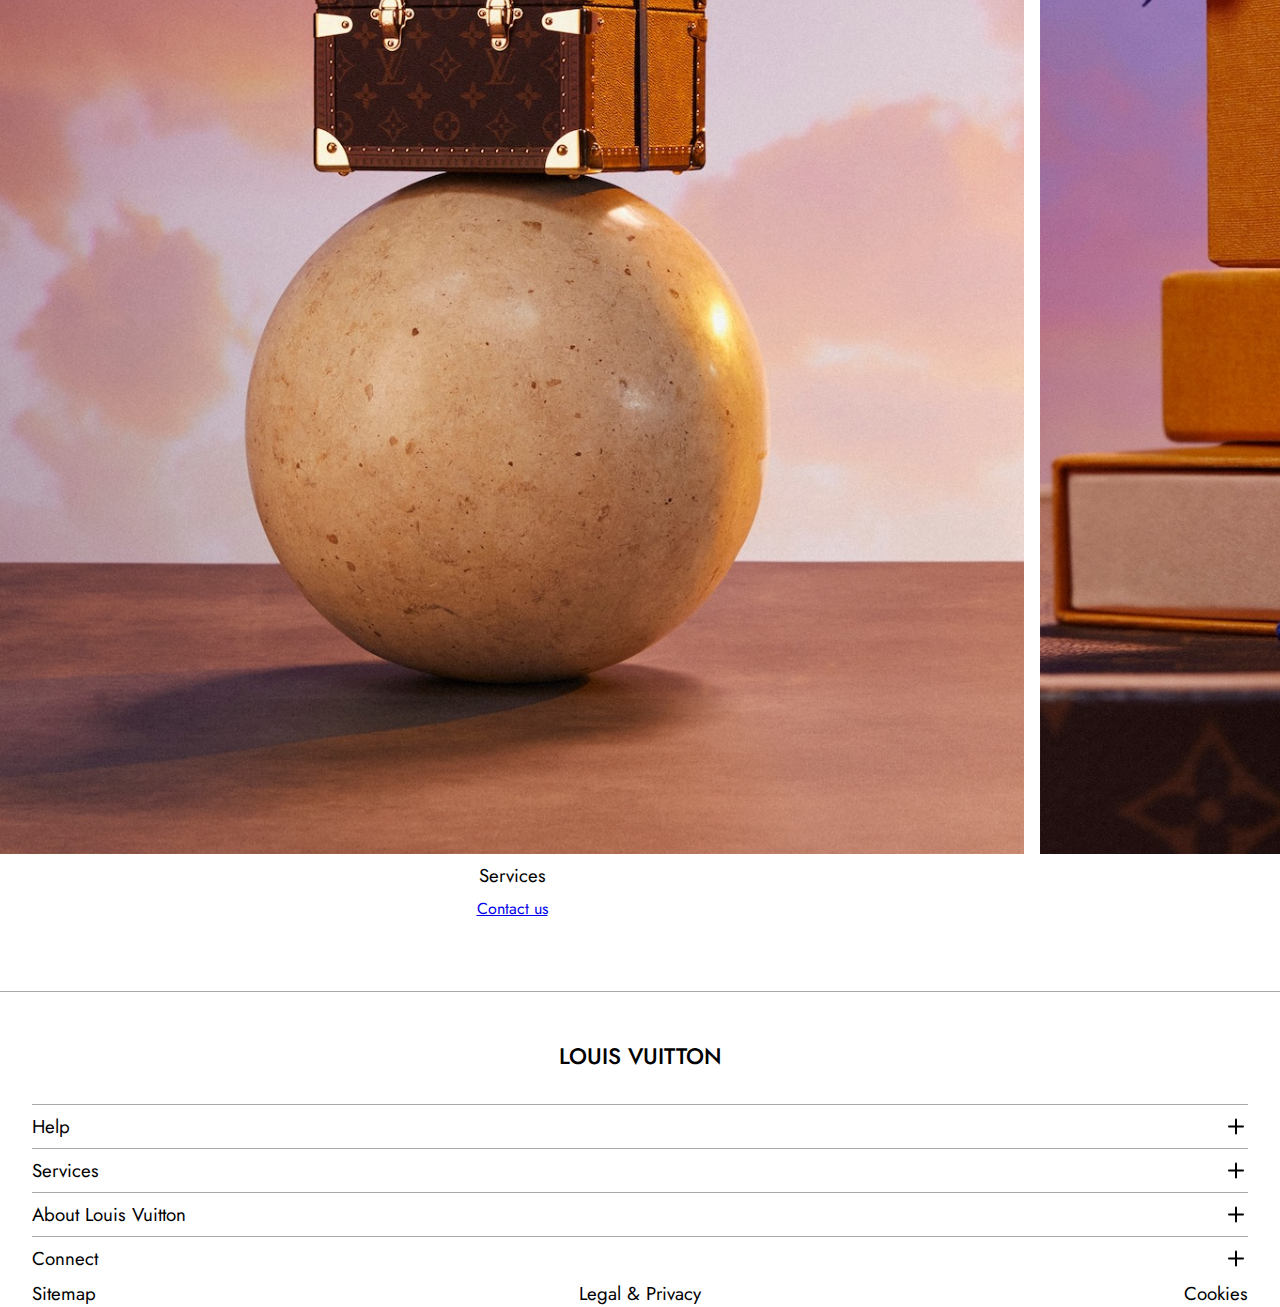
==== commit ba77cb37: "Add files via upload" ====
--- a/index.html
+++ b/index.html
@@ -1,211 +1,294 @@
 <!DOCTYPE html>
-<html lang="nl">
-
+<html lang="en">
+	
 <head>
 	<meta charset="UTF-8">
-	<meta name="author" content="jouw naam">
+	<meta name="author" content="Safira Kwyasse">
 	<meta name="viewport" content="width=device-width, initial-scale=1">
-
-	<title>VID1 2023/24 - Tijdlijn</title>
-
-	<link href="./styles/style.css" rel="stylesheet">
-	<link rel="icon" type="image/png+xml" href="./images/favicon.png">
-
-	<link rel="preconnect" href="https://fonts.googleapis.com">
-	<link rel="preconnect" href="https://fonts.gstatic.com" crossorigin>
-	<link href="https://fonts.googleapis.com/css2?family=Raleway:wght@400;700&display=swap" rel="stylesheet">
+	
+	<title>Louis Vuitton | Homepage</title>
+	
+	<link href="styles/style.css" rel="stylesheet">
+	<link href="styles/style2.css" rel="stylesheet">
+	<link rel="icon" type="image/svg+xml" href="images/favicon.svg">
 </head>
 
 <body>
 	<header>
-		<h1>Carry Bradshaw's</h1>
-		<h2>Top 3 most unforgettable outfits</h2>
+		<h1>Louis Vuitton</h1>
+		<button aria-hidden="true">
+			<img src="images/header/menu.svg" alt="This is a image of a hamburger menu"/>
+		</button>
+
+		<button>
+			<img src="images/header/search.svg" alt="This is a image of a magnifying glass"/>
+		</button>
+
+		<a aria-hidden="true" href="https://account.louisvuitton.com/eng-nl/mylv/login?response-code=code&client-id=3MVG9A2kN3Bn17hvoqxK.akVTLUK1CtKpvdV2sbka7X4qecgMbRWXoXSWJ12evrTNYvAXbVbuVnC1QT36uOfu&state=OTQzZTNiNTkzYzM4NDMxNTk2MDIyNWUxM2FjNjg5Zjk0OWQ4ZGExZDZlMGM0ODAzYTZiZDAzNmE3ZmNjZWJkMS9lbmctbmw%3D&code-challenge=tLnP22hDCKypBVdzZsn3YFYt95v58bzf7jzE5iM26Wc&redirect-uri=https%3A%2F%2Fapi.louisvuitton.com%2Feco-eu%2Flvcom-tkn-handlr-eapi%2Fv1%2Fcallback&error_redirect_url=https%3A%2F%2Fapi.louisvuitton.com%2Feng-nl%2Fmylv%2Ferror">
+			<img src="images/header/user.svg" alt="This is a image of a user icon"/>
+		</a>
+		<a aria-hidden="true">
+			<img src="images/header/shopping-bag.svg" alt="This is a image of a shopping bag"/>
+		</a>
+
 	</header>
 
+	<nav>
+		<button aria-hidden="true">
+			<img src="images/header/x.svg" alt="This is a image of a cross to close the menu" />
+		</button>
+		<ul>
+		<li aria>Home</li>	
+		<li>Gifts</li>
+		<li>New</li>
+		<li>Bags and Small Leather Goods</li>
+		<li>Women</li>
+		<li>Men</li>
+		<li>Jewelry</li>
+		<li>Watches</li>
+		<li>Perfumes</li>
+		<li>Trunks, Travel and Home</li>
+		<li>Services</li>
+		<li>The Maison Louis Vuitton</li>
+		</ul>
+	</nav>
+
+	<form>
+		<!-- <label for="search">
+			<img src="images/header/search.svg" alt="This is a image of a magnifying glass"/>
+		</label> -->
+		<input id="search" type="search" placeholder="Dure tassen">
+		<button class="visually-hidden">Zoeken</button>
+	</form>
+
 	<main>
-		<div></div>
-		<section class="pagina-1">
+		<section>
+			<h2>Exclusive Prelaunch: Neverfull Inside Out</h2>
+			<a href="https://en.louisvuitton.com/eng-nl/stories/neverfull-inside-out">Discover the reversible edition</a>
+			<img src="images/homepage_header.jpg" alt="A picture of a bag from the Masion's collection">
+		</section>
+	<section>
+		<h2>Explore a Selection of the Masion's Creations</h2>
+		<ul>
+			<li>
+				<h3>Woman's Handbags</h3>
+				<img src="images/maison-collection/womans-handbag.jpg" alt="Picture of a small leather womans bag">
+			</li>
+			<li>
+				<h3>Womans's Wallets</h3>
+				<img src="images/maison-collection/womans-wallet.jpg" alt="Picture of wallets and small leather goods">
+			</li>
+			<li>
+				<h3>Womans Jewelry</h3>
+				<img src="images/maison-collection/womans-jewelry.jpg" alt="Picture of womans jewelry">
+			</li>
+			<li>
+				<h3>Stationnery</h3>
+				<img src="images/maison-collection/stationnery.jpg" alt="Picture of stattionery items">
+			</li>
+			<li>
+				<h3>Men's Bags</h3>
+				<img src="images/maison-collection/mens-bag.jpg" alt="Picture of a mens bag">
+			</li>
+			<li>
+				<h3>Men's Accessories</h3>
+				<img src="images/maison-collection/mens-accessories.jpg" alt="Picture of a parfume">
+			</li>
+			<li>
+				<a href="http://127.0.0.1:5500/productpagina.html">
+				<h3>Men's Shoes</h3>
+				<img src="images/maison-collection/mens-shoes.jpg" alt="Picture of a par of mens shoes">
+				</a>
+			</li>
+			<li>
+				<h3>Men's Parfumes</h3>
+				<img src="images/maison-collection/perfumes.jpg" alt="Picture of a par of a LV parfume">
+			</li>
+		</ul>
+	</section>	
+
+	<section>
+		<h4>MEN</h4>
+		<h2>LV Fall</h2>
+		<a href="https://en.louisvuitton.com/eng-nl/women/handbags/monogram-signature/_/N-t1ci1i32">Discover the Collection</a>
+		<img src="images/lv-fall/lv-fall-header.jpg" alt="4 models in fall collection clothes from lv">
+		<ul>
+			<li>
+				<h3>Leather Fleece</h3>
+				<p>1700,00€</p>
+				<img src="images/lv-fall/leather-patch-flee.jpg" alt="Picture of a jacket from fleece and leather patches">
+			</li>
+			<li>
+				<p>2200,00€</p>
+				<h3>Keepal Bandouliére 25</h3>
+				<img src="images/lv-fall/small-duffel.jpg" alt="Small darkgreen duffelbag">
+			</li>
+			<li>
+				<p>1080,00</p>
+				<h3>LV Trainer Sneaker</h3>
+				<img src="images/lv-fall/trainer-sneaker.jpg" alt="A pair of black trainers">
+			</li>
+			<li>
+				<p>1600,00€</p>
+				<h3>1.1 Sunglasses</h3>
+				<img src="images/lv-fall/glasses.jpg" alt="Black glasses for men"> 
+			</li>
+		</ul>
+		</section>
+
+		<section>
+			<h2>Louis Vuitton Services</h2>
+			<p>Louis Vuitton offers complementary wrapping on all orders,
+			carfully packaged in the Maison's iconic boxes.
+			</p>
 			<ul>
 				<li>
-					<img class="fotoboek" src="./images/outfit_1.png">
-					<p>Zelfs degenen die geen enkele Sex and the City aflevering hebben gekeken, zullen deze look herkennen. Het is <span> eerste outfit </span> van Carrie -
-						een tutu gecombineerd met een lichtroze hemdje en sandalen met bandjes voor de openingsscène van
-						de show - en het zette de toon voor wat nog zou komen. Enkele jaren geleden onthulde
-						kostuumontwerper Patricia Field dat ze de tutu uit een showroombak had gehaald en deze voor
-						slechts $5 had gekocht.
-					</p>
+					<h3>Services</h3>
+					<img src="images/services/services.jpg" alt="picture of gifts balancing on a ball">
+					<a href="https://en.louisvuitton.com/eng-nl/contact-us">Contact us</a>
+				</li>
+				<li>
+					<h3>Art of Gifting</h3>
+					<img src="images/services/gifting.jpg" alt="Gifts in LV packaging">
+					<a href="https://en.louisvuitton.com/eng-nl/gifts/gifts-for-her/_/N-t19wefl6">Gifts for Her</a>
+					<a href="https://en.louisvuitton.com/eng-nl/gifts/gifts-for-him/_/N-t143cszt">Gifts for Him</a>
+				</li>
+				<li>
+					<h3>Personalisation</h3>
+					<img src="images/services/personalization.jpg" alt="small bag">
+					<a href="https://en.louisvuitton.com/eng-nl/stories/personalization">Learn More</a>
 				</li>
 			</ul>
 		</section>
-
-		<section class="pagina-2">
+	</main>
+
+	<footer>
+	<section>
+		<h2>Louis Vuitton</h2>
+		<section>
+			<details>
+				<summary>
+					<h3>Help</h3>
+					<img src="images/product-pagina/plus.svg" alt="Icon of a plus, clickable">
+				</summary>		
+					<ul>
+						<li>
+							<h4>A Client Advisor is available at +31 207 219 441.</h4>
+							<h4>You can also chat or email us.</h4>
+						</li>
+						<li>
+							<h4>FAQ's</h4>
+						</li>
+						<li>
+							<h4>Product Care</h4>
+						</li>
+					</ul>
+			</details>
+		</section>
+
+		<section>
+			<details>
+				<summary>
+					<h3>Services</h3>
+						<img src="images/product-pagina/plus.svg" alt="Icon of a plus, clickable">
+				</summary>		
+					<ul>
+						<li>
+							<h4>Repair</h4>
+						</li>
+						<li>
+							<h4>Personalization</h4>
+						</li>
+						<li>
+							<h4>Art of Gifting</h4>
+						</li>
+						<li>
+							<h4>Download our Apps</h4>
+						</li>
+					</ul>
+			</details>
+		</section>
+
+		<section>
+			<details>
+				<summary>
+					<h3>About Louis Vuitton</h3>
+						<img src="images/product-pagina/plus.svg" alt="Icon of a plus, clickable">
+				</summary>		
+					<ul>
+						<li>
+							<h4>Fashion Shows</h4>
+						</li>
+						<li>
+							<h4>Art & Culture</h4>
+						</li>
+						<li>
+							<h4>La Maison</h4>
+						</li>
+						<li>
+							<h4>Sustainabilty</h4>
+						</li>
+					</ul>
+			</details>
+		</section>
+		<section>
+			<details>
+				<summary>
+					<h3>Connect</h3>
+						<img src="images/product-pagina/plus.svg" alt="Icon of a plus, clickable">
+				</summary>		
+					<ul>
+						<li>
+							<h4>Sign up for Louis Vuitton emails and receive the latest news from the Maison, including exclusive online pre-launches and new collections.</h4>
+						</li>
+						
+					</ul>
+			</details>
+		</section>
 			<ul>
-				<li>
-					<img class="fotoboek" src="./images/outfit_2.png">
-					<p>
-						Als je de Hamptons noemt, denken de meeste mensen aan verzorgde tuinen, ongerepte witte huizen en turquoise zwembaden. Maar voor Carrie was een bezoek aan het strandverblijf van de miljonairs blijkbaar een uitgelezen kans voor haar ode aan het Wilde Westen. In <span>seizoen 2, aflevering 17,</span> ontmoet Ms Bradshaw Mr Big en zijn vriendin Natasha terwijl ze gekleed is in een pythonprint tietentube, gestreepte sarong, een cowboyhoed en haar beroemde "Carrie"-ketting.
-					</p>
+				<li> 
+					<h3>Sitemap</h3>
+				</li>
+				<li>
+					<h3>Legal & Privacy</h3>
+				</li>
+				<li>
+					<h3>Cookies</h3>
 				</li>
 			</ul>
-		</section>
-
-		<section class="pagina-3">
-			<ul>
-				<li>
-					<img class="fotoboek" src="./images/outfit_3.png">
-					<p>
-						Carrie werd het onofficiële postermeisje voor John Galliano's beroemde krantenjurk, voor het eerst gedragen door Angie Schmidt in zijn herfst/winter 2000 Christian Dior show. Carrie draagt dit jurkje in <span>seizoen 3 aflevering 17</span>, "What Goes Around Comes Around", wanneer ze Natasha weer eens tegen het lijf loopt in een restaurant. Carrie droeg de jurk later opnieuw in de tweede (veelgeprezen) Sex and the City-film, zoals hierboven te zien is.
-					</p>
-				</li>
-			</ul>
-		</section>
-
-
-		<section class="pagina-buttons">
-			<button>1</button>
-			<button>2</button>
-			<button>3</button>
-		  </section>
-
-		<img class="spiegel" src="./images/spiegel.png" alt="spiegel">
-		<img class="ketting" src="./images/ketting.png" alt="ketting van carry">
-		<img class="cocktail" src="./images/cocktail.png" alt="cocktail">
-		<img class="lipstick" src="./images/lipstick.png" alt="lipstick">
-		<img class="oorbellen" src="./images/oorbellen.png" alt="oorbellen">
-		<img class="poeder" src="./images/poeder.png" alt="poeder">
-		<img class="ringen" src="./images/trouwringen.png" alt="trouwringen">
-
-		<dialog>
-			<form>
-				<h3>Ketting</h3>
-				<p>
-					Carrie's naamketting werd voor het eerst geïntroduceerd in de allereerste aflevering van de serie,
-					toen ze op zoek was naar een nieuw appartement. Het sieraad viel onmiddellijk op en werd een
-					onmisbaar accessoire in haar garderobe. Voor Carrie was deze ketting veel meer dan alleen een
-					modekeuze. Het was een symbool van zelfliefde en zelfexpressie.
-					Gedurende de hele serie werd de naamketting een herkenbaar en geliefd onderdeel van Carrie's stijl.
-					Ze droeg het bij verschillende outfits en op diverse gelegenheden, of ze nu op weg was naar een
-					date, een avondje uit met haar vriendinnen of gewoon aan het schrijven was in haar appartement. De
-					ketting was een constante metgezel en een symbool van haar individualiteit.
-				</p>
-				<button>x</button>
-			</form>
-		</dialog>
-
-		<dialog>
-			<form>
-				<h3>Cosmopolitain</h3>
-				<p>
-					In de vroege afleveringen van "Sex and the City," wanneer Carrie en haar vriendinnen Samantha,
-					Charlotte en Miranda elkaar ontmoeten voor drankjes in hun geliefde New Yorkse hotspots, wordt de
-					Cosmopolitan al snel geïntroduceerd als een van hun favoriete drankjes. Carrie, als verteller en
-					schrijver van haar column, legt uit dat de Cosmo "like a virgin who can't drive" is - verleidelijk,
-					maar gevaarlijk.
-				</p>
-				<p>
-					Naarmate de serie vordert, ontwikkelen de personages verschillende rituelen rondom de Cosmopolitan.
-					De drankjes worden geserveerd in chique martini-glazen, en het bestellen van een Cosmo wordt een
-					vast onderdeel van hun avondje uit. Het is bijna alsof de Cosmo een deel van hun identiteit is
-					geworden.
-				</p>
-				<p>
-					Tijdens de serie werden er af en toe variaties van de Cosmopolitan geïntroduceerd, zoals de "White
-					Cosmopolitan" en de "Flirtini." Deze drankjes weerspiegelden soms de persoonlijke voorkeuren van de
-					personages of pasten bij specifieke gebeurtenissen in hun leven.
-				</p>
-				<p>
-					In het laatste seizoen van de serie overlijd Carrie's man. In de laatste scene van de laatste
-					aflevering ligt Carrie op een strandbed met haar vriendinnen. Ze sluit de aflevering af met de
-					volgende woorden "And just like that ... I'm ordering Cosmopolitains again on the beach". Ze
-					probeert te zeggen dat je weer terug bij af is. En weer een single vrouw is die Cosmopolitains
-					bestelt.
-				</p>
-				<button>x</button>
-			</form>
-		</dialog>
-
-		<dialog>
-			<form>
-				<h3>Lipstick</h3>
-				<p>
-					Carrie's make-up was een integraal onderdeel van haar iconische stijl en droeg bij aan haar
-					onderscheidende look. Hier zijn enkele kenmerken van haar make-up door de serie heen:
-				</p>
-					1. Natuurlijke en frisse uitstraling: Carrie's make-up was meestal ontworpen om haar een natuurlijke
-					en frisse uitstraling te geven. Ze had doorgaans een egale teint met een vleugje foundation en
-					poeder om haar huid te egaliseren.
-				<p>
-					2. Geaccentueerde ogen: Carrie's ogen waren een opvallend kenmerk van haar make-up. Ze droeg vaak
-					zwarte eyeliner om haar ogen te definiëren en gebruikte mascara om haar wimpers te verlengen en te
-					krullen. Soms koos ze voor opvallendere oogschaduwkleuren die bij haar outfits pasten.
-				</p>
-					3. Subtiele lippen: In lijn met haar natuurlijke uitstraling had Carrie meestal zachte en subtiele
-					lippen. Ze koos vaak voor lichtroze of neutrale lippenstift of lipgloss om haar lippen te
-					benadrukken zonder te overdrijven.
-				<p>
-					4. Gevarieerde stijlen: Carrie's make-up paste zich aan aan verschillende gelegenheden en outfits in
-					de serie. Soms ging ze voor een meer gedurfde look met opvallende lippenstiftkleuren of smokey eyes,
-					terwijl ze op andere momenten koos voor een meer ingetogen en klassieke uitstraling.
-				</p>
-					5. Experimentele momenten: De serie toonde ook enkele experimentele make-upmomenten, waarbij Carrie
-					bijvoorbeeld glitteroogschaduw of ongebruikelijke kleuren uitprobeerde, wat haar persoonlijkheid en
-					gevoel voor mode weerspiegelde.
-				<p>
-					De make-up van Carrie Bradshaw was zorgvuldig samengesteld om haar karakter en stijl te
-					complementeren. Het benadrukte haar individualiteit, zelfexpressie en haar liefde voor mode. Haar
-					make-up in de serie werd vaak beschouwd als een inspiratie voor fans en droeg bij aan de algehele
-					iconische uitstraling van haar personage.
-				</p>
-				<button>x</button>
-			</form>
-		</dialog>
-
-		<dialog>
-			<form>
-				<h3>Trouwringen</h3>
-				<p>
-					Carrie Bradshaw's ervaringen met trouwen door de serie "Sex and the City" laten een boeiende en
-					complexe reis zien als het gaat om haar visie op huwelijk en haar eigen romantische relaties. Hier
-					is een overzicht van haar trouwgerelateerde ervaringen door de serie heen:
-				</p>
-					1. Mr. Big en het ontwijkende huwelijk: Vanaf het begin van de serie is Carrie betrokken bij een
-					tumultueuze relatie met Mr. Big, een succesvolle zakenman. Hun relatie gaat gepaard met ups en
-					downs, en een terugkerend thema is Mr. Big's angst voor trouwen. Hij stelt Carrie meerdere keren een
-					huwelijk voor, maar trekt deze aanzoeken in, wat leidt tot frustratie en onzekerheid bij Carrie.
-				<p>
-					2. Het afgelaste huwelijk: In de eerste "Sex and the City" film, die na de serie werd uitgebracht,
-					gaat Carrie akkoord met het huwelijksaanzoek van Mr. Big. Ze plant een grootschalige bruiloft, maar
-					op de dag van het huwelijk wordt deze afgelast wanneer Mr. Big twijfelt. Dit leidt tot een pijnlijke
-					en openbare vernedering voor Carrie.
-				</p>
-					3. Carrie's huwelijk met zichzelf: Nadat haar huwelijk met Mr. Big is afgeblazen, onderneemt Carrie
-					een radicale stap door zichzelf te trouwen in de serie. Ze organiseert een ceremonie waarin ze haar
-					liefde voor zichzelf viert en zichzelf een ring geeft. Dit symboliseert haar zoektocht naar
-					zelfliefde en zelfacceptatie.
-				<p>
-					4. Trouwplannen met Aidan: Carrie heeft ook een relatie met Aidan gehad, een meubelontwerper, die haar ten
-					huwelijk vraagt in de serie. Ze overweegt om opnieuw te trouwen, maar uiteindelijk beseft ze dat ze
-					niet klaar is voor een huwelijk en dat ze haar gevoelens voor Mr. Big niet kan negeren. Ze beëindigt
-					haar relatie met Aidan.
-				</p>
-					5. De uiteindelijke bruiloft met Mr. Big: De serie eindigt met Carrie en Mr. Big die uiteindelijk
-					trouwen. Na vele jaren van romantische ups en downs, en na veel persoonlijke groei, besluiten ze
-					elkaar het jawoord te geven in een intieme en emotionele ceremonie.
-				<p>
-					Carrie's reis met betrekking tot trouwen in "Sex and the City" illustreert de complexiteit van
-					romantische relaties en persoonlijke groei. Haar ervaringen laten zien dat huwelijk niet altijd de
-					oplossing is en dat liefde en zelfacceptatie belangrijker zijn. Het thema van trouwen en haar
-					onzekerheden over het huwelijk zijn door de hele serie verweven en dragen bij aan de diepte van haar
-					personage.
-				</p>
-				<button>x</button>
-			</form>
-		</dialog>
-
-		  
-	</main>
-
-	<script src="./scripts/script.js"></script>
-</body>
-
-</html>+	</section>
+	</footer>
+
+
+	<script defer src="scripts/script.js"></script>
+</body>	
+</html>
+
+<!-- <ul>
+	<li>
+		<h3>Help</h3>
+		<img src="images/product-pagina/plus.svg" alt="Icon of a plus, when clicking section folds out">
+	</li>
+	<li> 
+		<h3>Services</h3>
+		<img src="images/product-pagina/plus.svg" alt="Icon of a plus, when clicking section folds out">
+	</li>
+	<li>
+		<h3>About Louis Vuitton</h3>
+		<img src="images/product-pagina/plus.svg" alt="Icon of a plus, when clicking section folds out">
+	</li>
+	<li>
+		 <h3>Connect</h3>
+		 <img src="images/product-pagina/plus.svg" alt="Icon of a plus, when clicking section folds out">
+	</li>
+</ul> -->
+
+<!-- <ul>
+			<li>
+				<a href="https://www.louisvuitton.com/dispatch?noDRP=true">
+					<p>Ship to:</p>
+					<img src="images/netherlands.png" alt="icon of the flag of the netherlands">
+					<p>Netherlands</p>
+				</a>
+			</li>
+		</ul> -->
--- a/styles/style.css
+++ b/styles/style.css
@@ -1,288 +1,304 @@
 /**************/
 /* CSS REMEDY */
 /**************/
-
-/* naar een idee van Jen Simmons */
 *, *::after, *::before {
-  box-sizing:border-box;  
-}
-
-html { 
-  height: 100vh;
-  overflow: hidden;
-}
-
-body {
-  margin:0;
-  cursor: url('../images/pennetje.png') 0 50, auto;
-}
-
-button:not([disabled]) {
-  cursor:pointer;
-}
-
-/* img {
-  max-width:100%;
-} */
-
- body { 
-  background: radial-gradient(#e66465, #9198e5);
-  background-repeat: no-repeat;
-
- }
-
+  box-sizing:border-box; 
+  padding:0;
+  margin:0; 
+}
+
+@font-face {
+	font-family: "lettertype";
+	src: url("../font/Jost/Jost-VariableFont_wght.ttf");
+}
 
 /*********************/
 /* CUSTOM PROPERTIES */
 /*********************/
-
-@font-face {
-  font-family: "Vogue";
-  src:url("../fonts/Vogue.ttf") format("truetype");
-}
-
 :root {
-  --color-headings:black;
-  --achtergrondkleur:white;
-  --bordercolors:rgb(126, 175, 163);
-}
-
-/********************/
-/* ALGEMENE STYLING */
-/********************/
-
-header { 
-background-color: white;
-text-align: center;
-margin-top: 1em;
-margin-left: 33%;
-margin-right: 33%;
-padding-top: 0.5em;
-padding-bottom: 0.5em;
-box-shadow: 0.5em 0.5em 1em #a59ca6;
-}
-
-h1 {
-  color:var(--color-headings);
-  font-family: 'Vogue';
-  
-}
-
-h2 {
-  color:var(--color-headings);
-  font-family: 'Raleway', sans-serif;
-  font-weight: 400;
-  
-}
-
-/* styling van het boek */
-main {
-  display: flex;
-  justify-content: center;
-  
-}
-
-.pagina-1, .pagina-2, .pagina-3 {
-  position: relative;
-  top: 6em; /* Pas dit aan afhankelijk van hoeveel omhoog je ze wilt verplaatsen */
-}
-
-
-.pagina-1 { 
-  background-image: url('./images/magezine.png');
-  display: flex;
-  width: 60vw;
-  height: 50vw;
-  justify-content: center;
-  background-repeat: no-repeat;
-  background-size: cover;
-  background-position: center center;
-  position: absolute;
-}
-
-.pagina-2 { 
-  background-image: url('./images/magezine.png');
-  display: flex;
-  width: 60vw;
-  height: 50vw;
-  justify-content: center;
-  background-repeat: no-repeat;
-  background-size: cover;
-  background-position: center center;
-  position: absolute;
-}
-
-.pagina-3 { 
-  background-image: url('./images/magezine.png');
-  display: flex;
-  width: 60vw;
-  height: 50vw;
-  justify-content: center;
-  background-repeat: no-repeat;
-  background-size: cover;
-  background-position: center center;
-  position: absolute;
-}
-
-.fotoboek { 
-  padding: 1%;
-  background-color: white;
-  position: absolute;
-  width: 25%;
-  height: 40%;
-  transform: rotate(-17deg);
-  top: 13em;
-  left: 9em;
-  transition: transform .2s;
-}
-
-.fotoboek:hover {
-  -ms-transform: scale(1.1);
-  -webkit-transform: scale(1.1);
-  transform: scale(1.7);
-}
-
-li p{ 
-  list-style-type: none;
-  width: 27%;
-  font-family: 'Raleway', sans-serif;
-  position: absolute;
-  top: 10em;
-  left: 30em;
-}
-
-ul{
-  list-style-type:none;
-}
-
-span:first-of-type { 
-  color:rgb(201, 110, 125);
-}
-
-section:last-of-type { 
-  position: relative;
-  z-index: 99;
-  top: 30em;
-  left: 11em;
-}
-
-.pagina-buttons button {
-  border-radius: 100%;
-  color: rgb(118, 45, 58);
-  border: none;
-  box-shadow: rgba(0, 0, 0, 0.158) 2px 0px 10px;
-  padding: 1em 1.2em;
-  margin-left: auto;
-  margin-right: auto; 
-  background-color: #e9e6e2;
-  font-weight: 800;
-}
-
-.pagina-buttons button:first-of-type {
-  margin-right: 1em;
-}
-
-.pagina-buttons button:last-of-type {
-  margin-left: 1em;
-}
-
-.ketting { 
-  position: absolute;
-  top: -5em;
-  left: 60em;
-  transform: rotate(17deg);
-  filter: drop-shadow();
-  transition: transform .1s;
-}
-
-.ketting:hover { 
-  transform: scale(1.5);
-  filter:
-    drop-shadow(0 0 .25em rgb(255, 255, 255))
-    drop-shadow(0 0 .5em rgb(255, 255, 255));
-}
-
-.cocktail { 
-  position: absolute;
-  top: -3em;
-  left: -7em;
-  width: 25em;
-  transition: transform .1s;
-}
-
-.cocktail:hover { 
-  transform: scale(1.5);
-  filter:
-    drop-shadow(0 0 .25em rgb(255, 255, 255))
-    drop-shadow(0 0 .5em rgb(255, 255, 255));
-}
-
-.spiegel { 
-  position: absolute;
-  width: 30em;
-  transform: rotate(10deg);
-  left: -10em;
-  top: 16em;
-
-}
-
-.lipstick { 
-  position: absolute;
-  top: 25em;
-  left: -1em;
-  width: 20em;
-  transform: rotate(17deg);
-  transition: transform .1s;
-}
-
-.lipstick:hover { 
-  transform: scale(1.5);
-  filter:
-    drop-shadow(0 0 .25em rgb(255, 255, 255))
-    drop-shadow(0 0 .5em rgb(255, 255, 255));
-  
-}
-
-.oorbellen { 
-  position: absolute;
-  top: 4em;
-  left: 70em;
-  width: 10em;
-  transform: rotate(17deg);
-}
-
-.ringen { 
-  position: absolute;
-  top: 25em;
-  left: 70em;
-  width: 10em;
-  transform: rotate(17deg);
-  transition: transform .1s;
-}
-
-.ringen:hover { 
-  transform: scale(1.5);
-  filter:
-    drop-shadow(0 0 .25em rgb(255, 255, 255))
-    drop-shadow(0 0 .5em rgb(255, 255, 255));
-}
-
-.poeder { 
-  position: absolute;
-  top: 27em;
-  left: 65em;
-  width: 15em;
-  transform: rotate(17deg);
-  transition: transform .1s;
-}
-
-dialog {
-  width: 40em;
-  border-radius: 2em;
-  border-width: 0.4em;
-  background: var(--achtergrondkleur);
-  border-color: var(--bordercolors);
-  font-family: 'Raleway', sans-serif;
-  }
-
-
+	/* startje */
+	color-scheme:light dark;
+
+	--color-text:light-dark(black, white);
+	--color-background:light-dark(white,black);
+	--placeholder-color: light-dark( #aaa,white);
+	--price-color: light-dark(#aaa, #aaa);
+	--lv-font: "lettertype";
+
+	--shadow-color-light: rgba(0, 0, 0, 0.2);
+  	--shadow-color-medium: rgba(0, 0, 0, 0.3);
+  	--shadow-color-dark: rgba(0, 0, 0, 0.35);
+}
+
+
+/****************/
+/* JOUW STYLING */
+/****************/
+
+
+
+/*********** BEGINT HIER: Global Styling ***********/
+li { 
+	list-style-type: none;
+}
+
+/* Styling voor alle titels op de website */
+h1, h2, h3 {
+	font-weight: 400;
+	font-family: var(--lv-font);
+	text-align: center;
+}
+
+h1 { 
+	font-weight: 500;
+}
+
+h2 { 
+	font-size: 1.4em;
+	text-align: center;
+}
+
+h4 { 
+	font-family: var(--lv-font);
+	font-weight: normal;
+}
+
+/* Styling voor alle linkjes op de website */
+a {
+	font-family: var(--lv-font);
+}
+
+p {
+	font-weight: 400;
+	font-family: var(--lv-font);
+}
+
+.visually-hidden {
+/* A11y Project - How to hide content */
+clip: rect(0 0 0 0);
+clip-path: inset(50%);
+height: 1px;
+overflow: hidden;
+position: absolute;
+white-space: nowrap;
+width: 1px;
+}
+/*********** STOPT HIER: Global Styling ***********/
+
+
+
+
+
+
+
+
+/*********** BEGINT HIER: Styling voor alle de menubalk en hamburger menu ***********/
+header {
+	display:flex;
+	justify-content:space-between;
+	align-items:center;
+	position: fixed;
+	z-index:6;
+	width: 100%;
+	left: 0;
+	background-color: var(--color-background);
+	height: 4em;
+}
+
+header > h1 {
+	flex-grow:1;
+	display:flex;
+  	justify-content:center;
+	text-transform: uppercase;
+	font-size: 1.5em;
+}
+
+header > button { 
+	order: -1;
+	border:none;
+	background-color:var(--color-background);
+	padding-top: 0.2em; 
+	padding-right: 0.2em; 
+	padding-bottom: 0.2em; 
+	padding-left: 0.2em; 
+}
+
+nav {
+	font-family: "lettertype";
+	background-color: var(--color-background);
+	
+	position:fixed;
+	left:0;
+	right:0;
+	top: 4em;
+	bottom:0;
+	
+	translate:0% -100%;
+	transition:1s;
+	z-index: 4;
+  }
+
+  nav ul {
+	display:flex;
+	flex-direction: column;
+	gap: 1em;
+	padding-left: 2em;
+  }
+
+  nav:nth-of-type(1) li {
+	font-size: x-large;
+  }
+
+  nav.toonMenu {
+   translate:0%; 
+  }
+
+  nav:nth-of-type(1) button { 
+	background-color: (var(--color-background));
+	border: none;
+}
+
+  form { 
+	padding:1em;
+	font-family: "lettertype";
+	background-color: var(--color-background);
+
+	position:fixed;
+	left:0;
+	right:0;
+	top: 0;
+	
+	translate:0% -100%;
+	transition:1s;
+	z-index: 5;
+
+	/* Bron: ChatGPT */
+	display: flex;
+    padding: 5px 10px;
+  }
+
+  /* Bron: ChatGPT */
+input[type="search"] {
+	border: none;
+	outline: none;
+	flex-grow: 1; /* Zodat de input de resterende ruimte inneemt */
+	font-size: 16px;
+	min-width: 0;
+	border-radius: 50px;
+	border: 1px solid #000;
+	padding: 0.5em .5em .5em 2em;
+
+	/* Hier zorgt ik ervoor dat het vergrootglas in de achtergrond zit waardoor ik de input kan 
+	stylen en niet de achtergrond */
+	background-image: url(../images/header/search.svg);
+	background-repeat: no-repeat;
+	background-position: .3em center;
+	}
+
+/* Bron ChatGPT */
+input::placeholder {
+	color: var(--placeholder-color); /* Placeholder-kleur */
+	font-style: italic; /* Placeholder-tekst in cursief */
+	font-size: 1.2em;
+	}
+
+form:nth-of-type(1) button { 
+	background-color: var(--color-background);
+	border: none;
+  }
+
+  form.toonZoek {
+	translate:0%; 
+	top: 4em; 
+   }
+
+    /* Bron: ChatGPT */
+   @media (max-width: 600px) { 
+
+    input[type="search"] {
+        font-size: 14px; /* Kleinere tekstgrootte op kleinere schermen */
+    }
+}
+/*********** STOPT HIER: Styling voor alle de menubalk en hamburger menu ***********/
+
+
+
+
+/*********** BEGINT HIER: Styling van de footer ***********/
+footer { 
+	padding-top: 3em;
+	border-top: 1px solid var(--price-color);
+	padding-left: 2em;
+	padding-right: 2em;
+}
+
+/* footer > section:nth-of-type(1) > section {
+	padding-left: 1em;
+	padding-right: 1em;
+} */
+
+footer section:nth-of-type(1) h2 { 
+	text-transform: uppercase;
+	font-weight: 500;
+}
+
+footer > section:nth-of-type(1) > section:nth-of-type(1) { 
+	padding-top: 2em; /* Zodat er wat ruimte ontstaat tussen de breadcrumb en fold-out */
+}
+
+/* Hier flex ik de laatste ul: Sitemap - Legal & Privacy - Cookies*/
+footer section:nth-of-type(1) > ul:nth-of-type(1){
+	display: flex;
+	justify-content: space-between;
+}
+
+/* footer section:nth-of-type(3) ul:nth-of-type(1) { 
+	padding-top: 2em;
+	padding-bottom: 2em;
+} */
+
+footer h4 { 
+	text-align: left;
+	padding-left: 1em;
+	padding-bottom: 1em;
+}
+
+
+
+
+/* Styling van functionele delen in de footer */
+/* Bron: deel van Mehmet */
+footer summary {
+	display: flex;
+	justify-content: space-between;
+
+    font-weight: bold;
+    cursor: pointer;
+    padding: 0.5em 0;
+    border-top: 1px solid var(--price-color);
+    list-style: none; /* Dit zorg ervoor dat het pijltje verwijderd wordt */
+    outline: none;
+}
+
+/*********** STOPT HIER: Styling van de footer ***********/
+
+
+
+
+
+
+
+
+/* Hier flex ik de titels met het plusje */
+/* footer section:nth-of-type(1) ul:nth-of-type(2) li{
+	display: flex;
+	justify-content: space-between;
+	padding: 1em;
+	border-bottom: solid 0.5px var(--price-color);
+	border-top: solid 0.5px var(--price-color);
+} */
+
+
+
+
+
--- a/styles/style2.css
+++ b/styles/style2.css
@@ -0,0 +1,231 @@
+/*********** BEGINT HIER: Styling voor de "Exclusive Prelaunch: Neverfull Inside Out"-section ***********/
+main > section:nth-of-type(1) {
+	top: 4em;
+	padding-bottom: 4em;
+	width: 100%;
+	display: grid;
+   }
+
+
+main img { 
+	width: 100%;
+}
+
+/* Hier probeer ik in de eerste section de h2 in het midden en boven de foto te zetten */
+   main > section:nth-of-type(1) > h2 { 
+	position: absolute;
+	top:20.3em;
+	justify-self: center;
+   }
+
+/* Hiermee stijl ik het linkje (a) in de eerste section */
+/* Ik probeer het in het midden te zetten en boven de image */
+   main > section:nth-of-type(1) > a {
+	position: absolute;
+	top:31em;
+	justify-self: center;
+   }
+
+   /* Dit is de styling voor de header image */
+   /* Ik zorg ervoor dat de foto "inzoomt" binnen een bepaald frame */
+   main > section:nth-of-type(1) img {
+	padding-top: 4em;
+
+	height: 35em;
+	width: 100%;
+	object-fit:cover;
+
+	display: block;
+	display:relative;
+
+}
+/*********** STOPT HIER: Styling voor de "Exclusive Prelaunch: Neverfull Inside Out"-section***********/
+
+
+
+
+/*********** BEGINT HIER: Dit is de styling voor "Maison's Creations"-section ***********/
+/* Met padding geef ik het witruimte boven en onder */
+	main > section:nth-of-type(2) { 
+		padding-left: 2em;
+		padding-right: 2em;
+	}
+
+	main > section:nth-of-type(2) ul, section:nth-of-type(3) ul{
+	gap: 1.3em;
+	display: grid;
+	grid-template-columns: repeat(2, 1fr);
+	grid-template-rows: repeat(2, 1fr);
+	padding-left: 0;
+	}
+
+	main > section:nth-of-type(2) li{ 
+		display: flex;
+		flex-direction:column-reverse;
+		gap: 0.7em;
+	}
+
+	main > section:nth-of-type(2) li a{ 
+		display: flex;
+		gap: 0.7em;
+		flex-direction:column-reverse;
+	}
+
+	main > section:nth-of-type(2) li:hover{ 
+		background-color: var(--color-text);
+	} 
+
+	main > section:nth-of-type(2) h2 { 
+		padding-top: 2em;
+		padding-bottom: 1em;
+}
+
+main > section:nth-of-type(2) h3 { 
+	font-size: 1em;
+
+}
+
+/* Dit is voor de eerste grid */
+@media (min-width: 600px) {
+	main > section:nth-of-type(2) ul {
+		display: grid;
+		grid-template-columns: repeat(4, 1fr);
+		grid-template-rows: repeat(2, 1fr);
+	}
+  }
+
+/* Dit is voor de tweede grid */
+  @media (min-width: 600px) {
+	main > section:nth-of-type(3) ul {
+		display: grid;
+		grid-template-columns: repeat(4, 1fr);
+		grid-template-rows: repeat(1, 1fr);
+	}
+  }
+
+/*********** STOPT HIER: Dit is de styling voor "Maison's Creations"-section ***********/
+
+
+
+/*********** BEGINT HIER: Dit is de styling voor "LV Fall"-section ***********/
+/* section:nth-of-type(3) {
+	padding-top: 3em;
+} */
+
+main > section:nth-of-type(3) > h4 { 
+	padding-top: 2em;
+	font-size: 0.7em;
+}
+
+section:nth-of-type(3) h2,h4 { 
+	text-align: center;
+} 
+
+section:nth-of-type(3) > img:nth-of-type(1) {
+	padding-top: 1em;
+	padding-bottom: 3em;
+
+	height: 35em;
+	width: 100%;
+	object-fit:cover;
+
+	display: block;
+	order: -100;
+}
+
+main > section:nth-of-type(3) ul {
+	gap: 1.3em;
+	padding-left: 2em;
+	padding-right: 2em;
+}
+section:nth-of-type(3) li {
+	display: flex;
+	flex-direction: column;
+	/* flex-direction: column-reverse; */
+}
+
+main > section:nth-of-type(3) h3 { 
+	font-size: 1em;
+	text-align: left;
+	order: 500;
+}
+
+main > section:nth-of-type(3) p {
+	text-align: left;
+	order: 600;
+	color: var(--price-color);
+}
+
+
+main > section:nth-of-type(3) {
+	padding-top: 1em;
+}
+
+/* Omdat text-align niet werkte heb ik dit gedaan. */
+section:nth-of-type(3) a {
+	display: flex;
+  	justify-content: center;
+  	align-self: center;
+}
+/*********** STOPT HIER: Dit is de styling voor "LV Fall"-section ***********/
+
+
+
+/*********** BEGINT HIER: Dit is de styling voor "LV Services"-section ***********/
+main > section:nth-of-type(4) { 
+	padding-top:4em;
+	padding-bottom:4em;
+}
+
+main > section:nth-of-type(4) p { 
+	text-align: center;
+}
+
+main > section:nth-of-type(4) ul { 
+	display: flex;
+	overflow: scroll;
+	gap: 1em;
+	scroll-snap-type: x mandatory;
+}
+
+/* @media (min-width: 600px) {
+	main > section:nth-of-type(4) ul {
+		display: grid;
+  		gap: 1em;
+		grid-template-columns: repeat(3, 1fr);
+		grid-template-rows: repeat(1, 1fr);
+		overflow: hidden;
+	} 
+
+	main > section:nth-of-type(4) ul img { 
+		max-width: 800px;
+	}
+  } */
+
+main > section:nth-of-type(4) li {
+	scroll-snap-align: center;
+	display: flex;
+	flex-direction: column;
+
+	display:grid;
+}
+
+
+main > section:nth-of-type(4) li > img { 
+	width: 80vw;
+    height: auto;
+    margin-top: 5vh;
+	order: -100;
+}
+
+
+main > section:nth-of-type(4) h3 { 
+	order: 500;
+}
+
+main > section:nth-of-type(4) a { 
+	display:grid;
+	justify-self: center;
+	order:600;
+}
+/*********** STOPT HIER: Dit is de styling voor "LV Services"-section ***********/